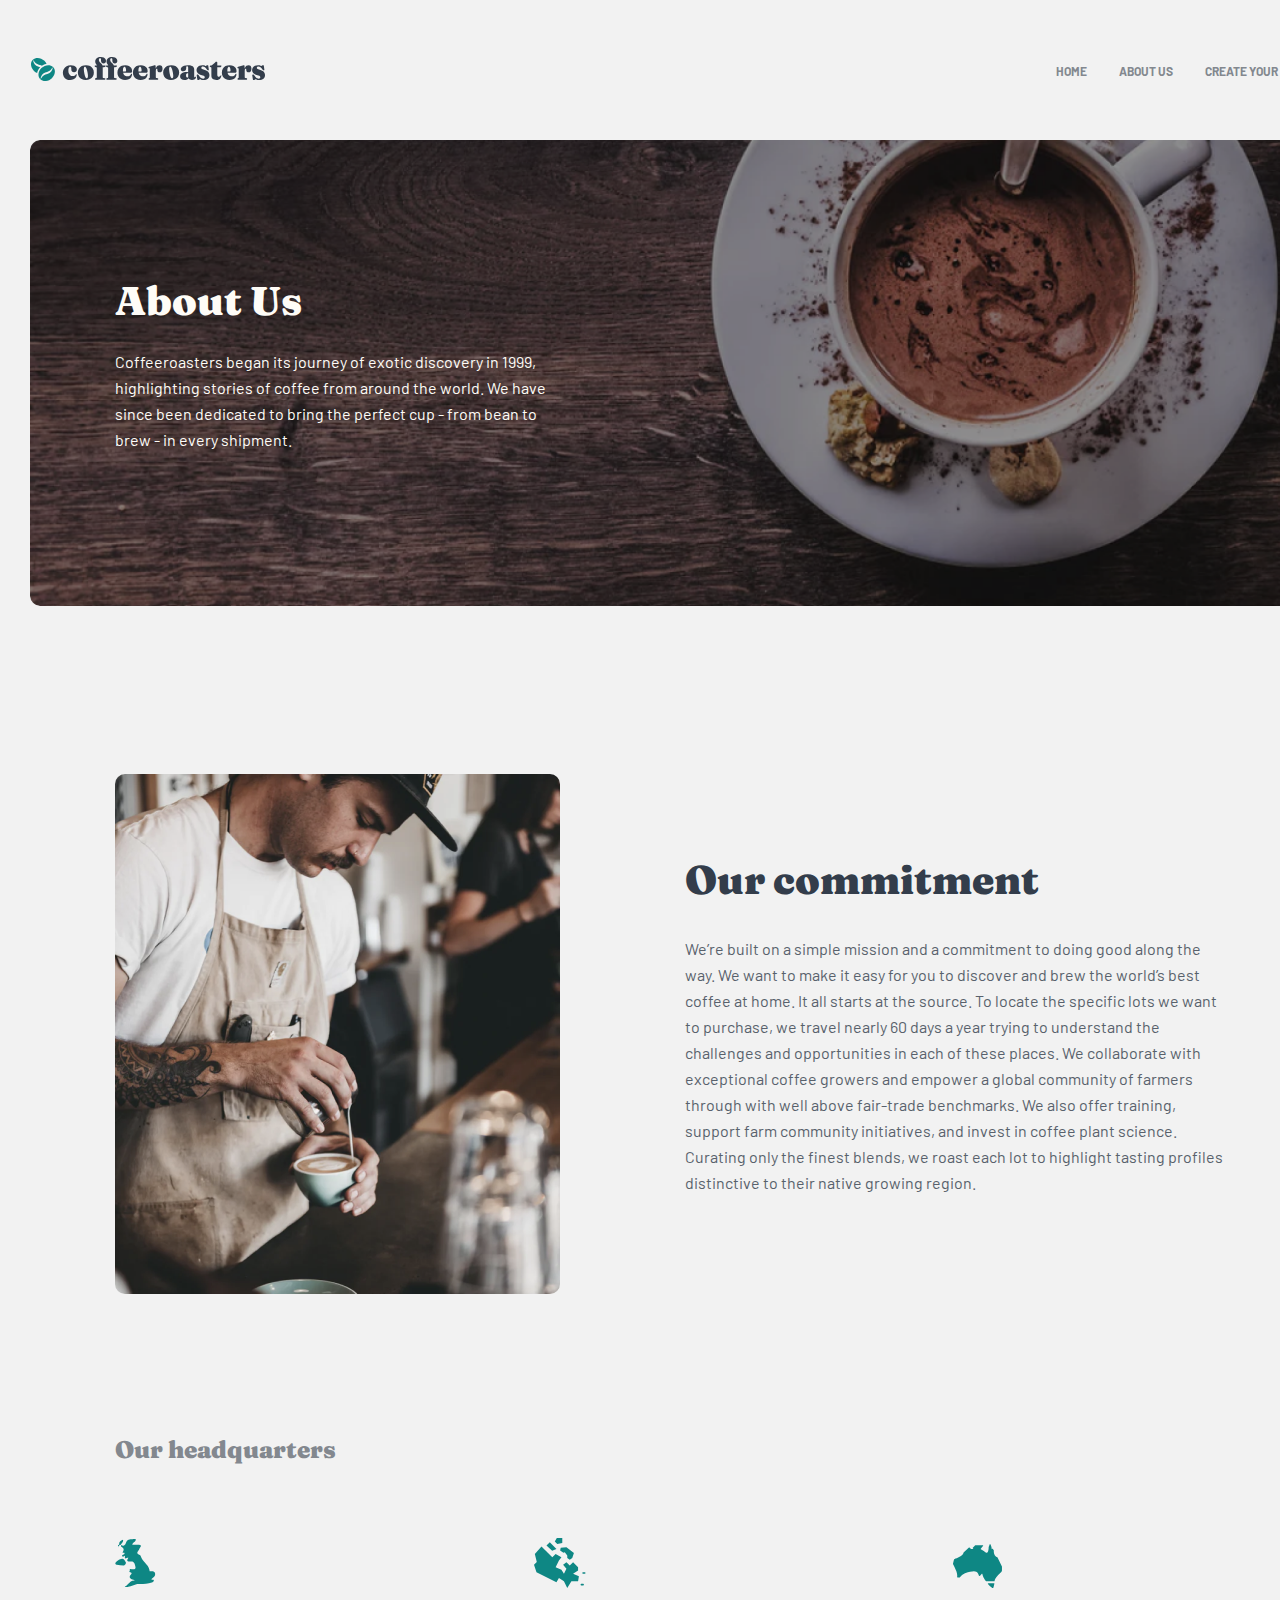
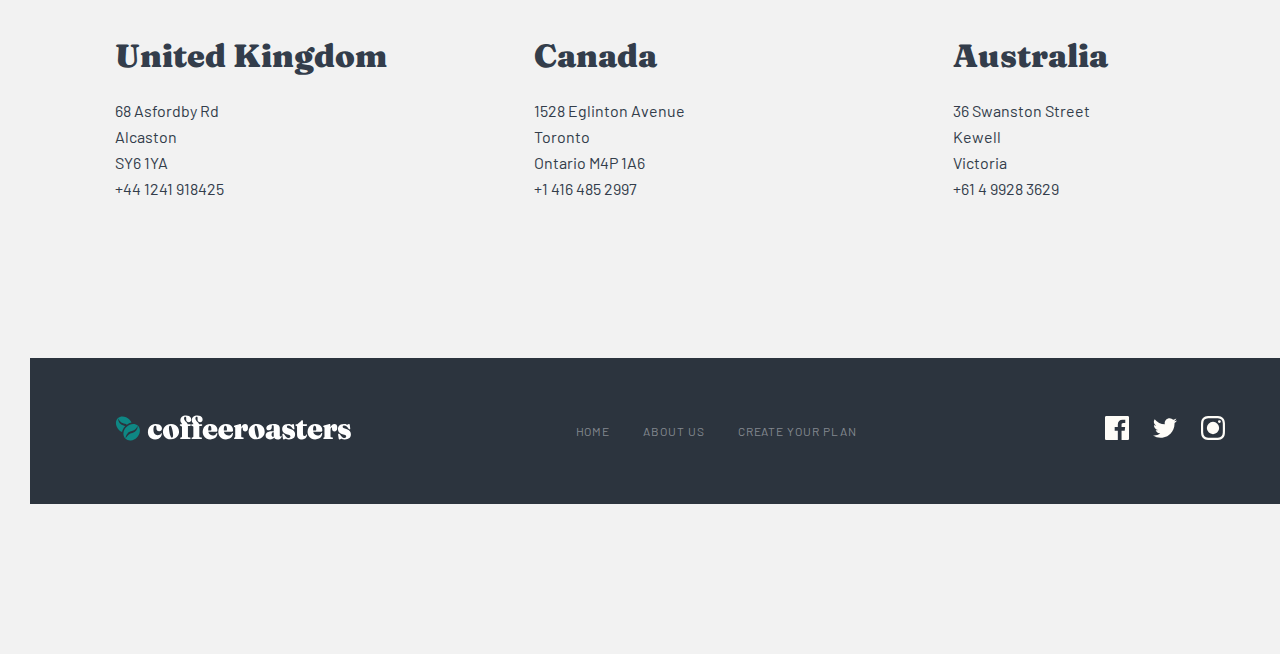
==== about.html @ 6236ba67 "Initial commit" ====
<!DOCTYPE html>
<html lang="en">
<head>
  <meta charset="UTF-8">
  <meta http-equiv="X-UA-Compatible" content="IE=edge">
  <meta name="viewport" content="width=device-width, initial-scale=1.0">
  <title>about</title>
  <!-- <link rel="stylesheet" href="./css/main.css"> -->
  <link rel="stylesheet" href="./css/main.min.css">

</head>
<body>
  <!-- site header  -->
   <header class="header">
    <div class="container">
      <div class="header__inner">
        <a class="logo" href="./about.html">
          <img class="logo__img" src="./images/header-logo.svg"
          alt="cofferoaster text with a coffe icon" width="236" height="26">
        </a>
        <nav class="site-menu">
          <ul class="site-menu__list">
            <li class="site-menu__item">
              <a class="site-menu__link" href="./index.html"> Home </a>
            </li>
            <li class="site-menu__item">
              <a class="site-menu__link" href="./about.html"> About us </a>
            </li>
            <li class="site-menu__item">
              <a class="site-menu__link" href="./subscribe.html"> Create your plan </a>
            </li>
          </ul>
        </nav>

<img class="header__humb" src="./images/humb.png" alt="humburg image" width="20" height="20">
      </div>
    </div>
  </header>

  <!-- site main  -->
  <main>
    <!-- about section -->
     <section class="about">
      <div class="container">
        <div class="about__inner">
          <div class="about__info">
            <h1 class="about__title"> About Us </h1>
            <p class="about__text"> Coffeeroasters began its journey of exotic discovery in 1999, highlighting stories of coffee from around the world. We have since been dedicated to bring the perfect cup - from bean to brew - in every shipment. </p>
          </div>
        </div>
      </div>
    </section>

    <!-- commitment section  -->
     <section class="commitment">
      <div class="container">
        <div class="commitment__inner">
          <img class="commitment__img" src="./images/commitment.png"
          alt="boy with black cap is preparing a coffee" width="445" height="520" srcset="./images/commitment.png 1x, ./images/commitment@2x.png 2x">
          <div class="commitment__info">
            <h2 class="commitment__title">Our commitment</h2>
            <p class="commitment__text">We’re built on a simple mission and a commitment to doing good along the way. We want to make it easy for you to discover and brew the world’s best coffee at home. It all starts at the source. To locate the specific lots we want to purchase, we travel nearly 60 days a year trying to understand the challenges and opportunities in each of these places. We collaborate with exceptional coffee growers and empower a global community of farmers through with well above fair-trade benchmarks. We also offer training, support farm community initiatives, and invest in coffee plant science. Curating only the finest blends, we roast each lot to highlight tasting profiles distinctive to their native growing region.</p>
          </div>
        </div>
      </div>
    </section>

    <!-- quality section  -->
     <!-- <section class="quality">
      <div class="container">
        <div class="quality__inner">
          <img class="quality__img" src="./images/quality.png"
          alt="coppuchino on the grey table with cup in the white plates near gold teapot" width="445" height="474" srcset="./images/quality.png 1x, ./images/quality@2x.png 2x">
          <div class="quality__info">
            <h2 class="quality__title">Uncompromising quality</h2>
            <p class="quality__text">Although we work with growers who pay close attention to all stages of harvest and processing, we employ, on our end, a rigorous quality control program to avoid over-roasting or baking the coffee dry. Every bag of coffee is tagged with a roast date and batch number. Our goal is to roast consistent, user-friendly coffee, so that brewing is easy and enjoyable.</p>
          </div>
        </div>
      </div>
    </section> -->

    <!-- headquarters section  -->
 <section class="headquarters">
      <div class="container">
        <div class="headquarters__inner">
          <h2 class="headquarters__title">Our headquarters</h2>
          <ol class="headquarters__list">
            <li class="headquarters__item">
              <img class="headquarters__img" src="./images/uk-icon.svg"
              width="41" height="50" alt="uk map icon in blue ">
              <h3 class="headquarters__subtitle">United Kingdom</h3>

              <ul class="headquarters__sublist">
                <li class="headquarters__subitem">
                  <a class="headquarters__sublink" href="#">68  Asfordby Rd</a>
                </li>

                <li class="headquarters__subitem">
                  <a class="headquarters__sublink" href="#">Alcaston</a>
                </li>

                <li class="headquarters__subitem">
                  <a class="headquarters__sublink" href="#">SY6 1YA </a>
                </li>

                <li class="headquarters__subitem">
                  <a class="headquarters__sublink" href="tel:+441241918425">+44 1241 918425</a>
                </li>
              </ul>
            </li>

            <li class="headquarters__item headquarters__item--active">
              <img class="headquarters__img" src="./images/canada-icon.svg"
              alt="canada map icon in blue" width="52" height="50">
              <h3 class="headquarters__subtitle">Canada</h3>

              <ul class="headquarters__sublist">
                <li class="headquarters__subitem">
                  <a class="headquarters__sublink" href="#">1528  Eglinton Avenue</a>
                </li>
                <li class="headquarters__subitem">
                  <a class="headquarters__sublink" href="#">Toronto</a>
                </li>
                <li class="headquarters__subitem">
                  <a class="headquarters__sublink" href="#">Ontario M4P 1A6 </a>
                </li>
                <li class="headquarters__subitem">
                  <a class="headquarters__sublink" href="tel:+14164852997">+1 416 485 2997</a>
                </li>
              </ul>
            </li>

            <li class="headquarters__item">
              <img class="headquarters__img" src="./images/australia-icon.svg" alt="" width="49" height="44">
              <h3 class="headquarters__subtitle">Australia</h3>
              <ul class="headquarters__sublist">
                <li class="headquarters__subitem">
                  <a class="headquarters__sublink" href="#">36 Swanston Street </a>
                </li>

                <li class="headquarters__subitem">
                  <a class="headquarters__sublink" href="#">Kewell</a>
                </li>

                <li class="headquarters__subitem">
                  <a class="headquarters__sublink" href="#">Victoria </a>
                </li>

                <li class="headquarters__subitem">
                  <a class="headquarters__sublink" href="tel:+61499283629">+61 4 9928 3629</a>
                </li>
              </ul>
            </li>
          </ol>
        </div>
      </div>
    </section>
  </main>

  <!-- site footer  -->
   <footer class="footer">
    <div class="container">
      <div class="footer__inner">
        <a href="./index.html" class="footer__logo-link">
          <img class="footer__logo-img" src="./images/footer-logo.svg" width="236" height="26"
          alt="2 dark green coffe piace and cofferoasters text in white color" >
        </a>

        <nav class="footer__menu">
          <ol class="footer__list">
            <li class="footer__item">
              <a class="footer__link" href="./index.html">Home</a>
            </li>
            <li class="footer__item">
              <a class="footer__link" href="./about.html">About Us</a>
            </li>
            <li class="footer__item">
              <a class="footer__link" href="./subscribe.html">Create Your Plan </a>
            </li>
          </ol>
        </nav>
        <div class="contact-info">
          <a class="contact-info__link" href="#">
            <svg class="contact-info__img" width="24" height="24"  xmlns="http://www.w3.org/2000/svg"><path d="M22.675 0H1.325C.593 0 0 .593 0 1.325v21.351C0 23.407.593 24 1.325 24H12.82v-9.294H9.692v-3.622h3.128V8.413c0-3.1 1.893-4.788 4.659-4.788 1.325 0 2.463.099 2.795.143v3.24l-1.918.001c-1.504 0-1.795.715-1.795 1.763v2.313h3.587l-.467 3.622h-3.12V24h6.116c.73 0 1.323-.593 1.323-1.325V1.325C24 .593 23.407 0 22.675 0Z" /></svg>
          </a>

          <a class="contact-info__link" href="#">
            <svg class="contact-info__img" width="24" height="20"  xmlns="http://www.w3.org/2000/svg"><path d="M24 2.557a9.83 9.83 0 0 1-2.828.775A4.932 4.932 0 0 0 23.337.608a9.864 9.864 0 0 1-3.127 1.195A4.916 4.916 0 0 0 16.616.248c-3.179 0-5.515 2.966-4.797 6.045A13.978 13.978 0 0 1 1.671 1.149a4.93 4.93 0 0 0 1.523 6.574 4.903 4.903 0 0 1-2.229-.616c-.054 2.281 1.581 4.415 3.949 4.89a4.935 4.935 0 0 1-2.224.084 4.928 4.928 0 0 0 4.6 3.419A9.9 9.9 0 0 1 0 17.54a13.94 13.94 0 0 0 7.548 2.212c9.142 0 14.307-7.721 13.995-14.646A10.025 10.025 0 0 0 24 2.557Z" /></svg>
          </a>

          <a class="contact-info__link" href="#">
            <svg class="contact-info__img" width="24" height="24"  xmlns="http://www.w3.org/2000/svg"><path  clip-rule="evenodd" d="M12 0C8.741 0 8.333.014 7.053.072 2.695.272.273 2.69.073 7.052.014 8.333 0 8.741 0 12c0 3.259.014 3.668.072 4.948.2 4.358 2.618 6.78 6.98 6.98C8.333 23.986 8.741 24 12 24c3.259 0 3.668-.014 4.948-.072 4.354-.2 6.782-2.618 6.979-6.98.059-1.28.073-1.689.073-4.948 0-3.259-.014-3.667-.072-4.947-.196-4.354-2.617-6.78-6.979-6.98C15.668.014 15.259 0 12 0Zm0 2.163c3.204 0 3.584.012 4.85.07 3.252.148 4.771 1.691 4.919 4.919.058 1.265.069 1.645.069 4.849 0 3.205-.012 3.584-.069 4.849-.149 3.225-1.664 4.771-4.919 4.919-1.266.058-1.644.07-4.85.07-3.204 0-3.584-.012-4.849-.07-3.26-.149-4.771-1.699-4.919-4.92-.058-1.265-.07-1.644-.07-4.849 0-3.204.013-3.583.07-4.849.149-3.227 1.664-4.771 4.919-4.919 1.266-.057 1.645-.069 4.849-.069ZM5.838 12a6.162 6.162 0 1 1 12.324 0 6.162 6.162 0 0 1-12.324 0ZM12 16a4 4 0 1 1 0-8 4 4 0 0 1 0 8Zm4.965-10.405a1.44 1.44 0 1 1 2.881.001 1.44 1.44 0 0 1-2.881-.001Z" /></svg>
          </a>
        </div>

      </div>
    </div>
  </footer>
</body>
</html>
---- css/main.css ----
/*! normalize.css v8.0.1 | MIT License | github.com/necolas/normalize.css */
/* Document
   ========================================================================== */
/**
 * 1. Correct the line height in all browsers.
 * 2. Prevent adjustments of font size after orientation changes in iOS.
 */
html {
  line-height: 1.15;
  /* 1 */
  -webkit-text-size-adjust: 100%;
  /* 2 */
}

/* Sections
   ========================================================================== */
/**
 * Remove the margin in all browsers.
 */
body {
  margin: 0;
}

/**
 * Render the `main` element consistently in IE.
 */
main {
  display: block;
}

/**
 * Correct the font size and margin on `h1` elements within `section` and
 * `article` contexts in Chrome, Firefox, and Safari.
 */
h1 {
  font-size: 2em;
  margin: 0.67em 0;
}

/* Grouping content
   ========================================================================== */
/**
 * 1. Add the correct box sizing in Firefox.
 * 2. Show the overflow in Edge and IE.
 */
hr {
  -webkit-box-sizing: content-box;
          box-sizing: content-box;
  /* 1 */
  height: 0;
  /* 1 */
  overflow: visible;
  /* 2 */
}

/**
 * 1. Correct the inheritance and scaling of font size in all browsers.
 * 2. Correct the odd `em` font sizing in all browsers.
 */
pre {
  font-family: monospace, monospace;
  /* 1 */
  font-size: 1em;
  /* 2 */
}

/* Text-level semantics
   ========================================================================== */
/**
 * Remove the gray background on active links in IE 10.
 */
a {
  background-color: transparent;
}

/**
 * 1. Remove the bottom border in Chrome 57-
 * 2. Add the correct text decoration in Chrome, Edge, IE, Opera, and Safari.
 */
abbr[title] {
  border-bottom: none;
  /* 1 */
  text-decoration: underline;
  /* 2 */
  -webkit-text-decoration: underline dotted;
          text-decoration: underline dotted;
  /* 2 */
}

/**
 * Add the correct font weight in Chrome, Edge, and Safari.
 */
b,
strong {
  font-weight: bolder;
}

/**
 * 1. Correct the inheritance and scaling of font size in all browsers.
 * 2. Correct the odd `em` font sizing in all browsers.
 */
code,
kbd,
samp {
  font-family: monospace, monospace;
  /* 1 */
  font-size: 1em;
  /* 2 */
}

/**
 * Add the correct font size in all browsers.
 */
small {
  font-size: 80%;
}

/**
 * Prevent `sub` and `sup` elements from affecting the line height in
 * all browsers.
 */
sub,
sup {
  font-size: 75%;
  line-height: 0;
  position: relative;
  vertical-align: baseline;
}

sub {
  bottom: -0.25em;
}

sup {
  top: -0.5em;
}

/* Embedded content
   ========================================================================== */
/**
 * Remove the border on images inside links in IE 10.
 */
img {
  border-style: none;
}

/* Forms
   ========================================================================== */
/**
 * 1. Change the font styles in all browsers.
 * 2. Remove the margin in Firefox and Safari.
 */
button,
input,
optgroup,
select,
textarea {
  font-family: inherit;
  /* 1 */
  font-size: 100%;
  /* 1 */
  line-height: 1.15;
  /* 1 */
  margin: 0;
  /* 2 */
}

/**
 * Show the overflow in IE.
 * 1. Show the overflow in Edge.
 */
button,
input {
  /* 1 */
  overflow: visible;
}

/**
 * Remove the inheritance of text transform in Edge, Firefox, and IE.
 * 1. Remove the inheritance of text transform in Firefox.
 */
button,
select {
  /* 1 */
  text-transform: none;
}

/**
 * Correct the inability to style clickable types in iOS and Safari.
 */
button,
[type="button"],
[type="reset"],
[type="submit"] {
  -webkit-appearance: button;
}

/**
 * Remove the inner border and padding in Firefox.
 */
button::-moz-focus-inner,
[type="button"]::-moz-focus-inner,
[type="reset"]::-moz-focus-inner,
[type="submit"]::-moz-focus-inner {
  border-style: none;
  padding: 0;
}

/**
 * Restore the focus styles unset by the previous rule.
 */
button:-moz-focusring,
[type="button"]:-moz-focusring,
[type="reset"]:-moz-focusring,
[type="submit"]:-moz-focusring {
  outline: 1px dotted ButtonText;
}

/**
 * Correct the padding in Firefox.
 */
fieldset {
  padding: 0.35em 0.75em 0.625em;
}

/**
 * 1. Correct the text wrapping in Edge and IE.
 * 2. Correct the color inheritance from `fieldset` elements in IE.
 * 3. Remove the padding so developers are not caught out when they zero out
 *    `fieldset` elements in all browsers.
 */
legend {
  -webkit-box-sizing: border-box;
          box-sizing: border-box;
  /* 1 */
  color: inherit;
  /* 2 */
  display: table;
  /* 1 */
  max-width: 100%;
  /* 1 */
  padding: 0;
  /* 3 */
  white-space: normal;
  /* 1 */
}

/**
 * Add the correct vertical alignment in Chrome, Firefox, and Opera.
 */
progress {
  vertical-align: baseline;
}

/**
 * Remove the default vertical scrollbar in IE 10+.
 */
textarea {
  overflow: auto;
}

/**
 * 1. Add the correct box sizing in IE 10.
 * 2. Remove the padding in IE 10.
 */
[type="checkbox"],
[type="radio"] {
  -webkit-box-sizing: border-box;
          box-sizing: border-box;
  /* 1 */
  padding: 0;
  /* 2 */
}

/**
 * Correct the cursor style of increment and decrement buttons in Chrome.
 */
[type="number"]::-webkit-inner-spin-button,
[type="number"]::-webkit-outer-spin-button {
  height: auto;
}

/**
 * 1. Correct the odd appearance in Chrome and Safari.
 * 2. Correct the outline style in Safari.
 */
[type="search"] {
  -webkit-appearance: textfield;
  /* 1 */
  outline-offset: -2px;
  /* 2 */
}

/**
 * Remove the inner padding in Chrome and Safari on macOS.
 */
[type="search"]::-webkit-search-decoration {
  -webkit-appearance: none;
}

/**
 * 1. Correct the inability to style clickable types in iOS and Safari.
 * 2. Change font properties to `inherit` in Safari.
 */
::-webkit-file-upload-button {
  -webkit-appearance: button;
  /* 1 */
  font: inherit;
  /* 2 */
}

/* Interactive
   ========================================================================== */
/*
 * Add the correct display in Edge, IE 10+, and Firefox.
 */
details {
  display: block;
}

/*
 * Add the correct display in all browsers.
 */
summary {
  display: list-item;
}

/* Misc
   ========================================================================== */
/**
 * Add the correct display in IE 10+.
 */
template {
  display: none;
}

/**
 * Add the correct display in IE 10.
 */
[hidden] {
  display: none;
}

@font-face {
  src: url("../fonts/fraunces-v10-latin-700.woff2") format("woff2"), url("../fonts/fraunces-v10-latin-700.woff") format("woff");
  font-family: 'Fraunces';
  font-style: normal;
  font-weight: 700;
  font-display: swap;
}

@font-face {
  src: url("../fonts/fraunces-v10-latin-900.woff2") format("woff2"), url("../fonts/fraunces-v10-latin-900.woff") format("woff");
  font-family: 'Fraunces';
  font-style: normal;
  font-weight: 900;
  font-display: swap;
}

@font-face {
  src: url("../fonts/Barlow-Regular.woff2") format("woff2"), url("./fonts/Barlow-Regular.woff") format("woff");
  font-family: 'Barlow';
  font-weight: normal;
  font-style: normal;
  font-display: swap;
}

@font-face {
  src: url("../fonts/Barlow-Bold.woff2") format("woff2"), url("../fonts/Barlow-Bold.woff") format("woff");
  font-family: 'Barlow';
  font-weight: bold;
  font-style: normal;
  font-display: swap;
}

html {
  -webkit-box-sizing: border-box;
          box-sizing: border-box;
}

h1, h2, h3, h4, h5, h6 {
  margin: 0;
}

image {
  vertical-align: middle;
  -o-object-fit: cover;
     object-fit: cover;
}

ul, ol {
  list-style: none;
  padding: 0;
}

a {
  text-decoration: none;
}

body {
  margin: 0;
  padding: 0;
  font-family: 'Barlow';
  background-color: #F2F2F2;
}

.visually-hidden {
  position: absolute;
  width: 1px;
  height: 1px;
  margin: -1px;
  border: 0;
  padding: 0;
  clip: rect(0 0 0 0);
  overflow: hidden;
}

.container {
  width: 100%;
  max-width: 1340px;
  padding-right: 30px;
  padding-left: 30px;
  margin-right: auto;
  margin-left: auto;
}

.header {
  padding: 45px 0;
}

.header__inner {
  display: -webkit-box;
  display: -ms-flexbox;
  display: flex;
  -webkit-box-pack: justify;
      -ms-flex-pack: justify;
          justify-content: space-between;
  -webkit-box-align: center;
      -ms-flex-align: center;
          align-items: center;
}

.logo__img {
  width: 236px;
  height: 26px;
}

.site-menu__list {
  display: -webkit-box;
  display: -ms-flexbox;
  display: flex;
  -webkit-box-align: center;
      -ms-flex-align: center;
          align-items: center;
}

.site-menu__link {
  font-weight: bold;
  font-size: 12px;
  line-height: 15px;
  text-transform: uppercase;
  color: #83888F;
  margin-left: 32px;
}

.site-menu__link:hover {
  color: #333D4B;
}

.site-menu__link:active {
  color: #333D4B;
}

.header__humb {
  display: none;
}

@media only screen and (max-width: 600px) {
  .logo__img {
    width: 210px;
    height: 22px;
  }
  .site-menu__link {
    font-size: 11px;
  }
}

@media only screen and (max-width: 551px) {
  .site-menu {
    display: none;
  }
  .header__humb {
    display: block;
  }
}

@media only screen and (max-width: 426px) {
  .logo__img {
    width: 180px;
    height: 19px;
  }
  .header__humb {
    width: 16px;
    height: 13px;
  }
}

@media only screen and (max-width: 391px) {
  .logo__img {
    width: 140px;
    height: 17px;
  }
  .header__humb {
    width: 16px;
    height: 11px;
  }
}

.hero {
  padding-bottom: 167px;
}

.hero__box {
  background-image: url("../images/bitmap-bg-img.png");
  background-repeat: no-repeat;
  background-size: cover;
  border-radius: 10px;
  color: #FEFCF7;
  padding-top: 116px;
  padding-bottom: 116px;
  padding-left: 85px;
}

.hero__info {
  width: 493px;
}

.hero__title {
  font-family: "Fraunces";
  font-weight: 900;
  font-size: 72px;
  line-height: 72px;
}

.hero__text {
  width: 445px;
  line-height: 26px;
  opacity: 0.8;
  margin-top: 32px;
  margin-bottom: 56px;
}

.link {
  background: #0E8784;
  border-radius: 6px;
  font-family: "Fraunces";
  font-weight: 900;
  font-size: 18px;
  line-height: 25px;
  text-align: center;
  padding: 15px 31px;
  color: #FEFCF7;
}

.link:hover {
  background: #66D2CF;
}

.link:active {
  background: #66D2CF;
}

.service {
  margin-bottom: 188px;
}

.service__menu {
  width: 1111px;
  position: relative;
  margin: 0 auto;
  padding: 50px 0;
}

.service__menu::after {
  content: "";
  width: 100%;
  height: 196px;
  background: url("../images/our-collection.png");
  background-repeat: no-repeat;
  background-size: contain;
  opacity: 0.5;
  top: 0;
  left: 0;
  bottom: 0;
  right: 0;
  position: absolute;
  z-index: -2;
}

.service__menu::before {
  content: "";
  width: 100%;
  height: 130px;
  background: -webkit-gradient(linear, left top, left bottom, from(rgba(254, 252, 247, 0.0001)), to(#FEFCF7));
  background: linear-gradient(180deg, rgba(254, 252, 247, 0.0001) 0%, #FEFCF7 100%);
  position: absolute;
  top: 0;
  left: 0;
  bottom: 0;
  right: 0;
  z-index: -1;
}

.service__list {
  display: -webkit-box;
  display: -ms-flexbox;
  display: flex;
  padding: 0;
}

.service__item {
  width: 256px;
  -webkit-box-align: center;
      -ms-flex-align: center;
          align-items: center;
  margin-right: 30px;
}

.service__image {
  width: 255px;
  height: 193px;
  margin-bottom: 71px;
}

.service__title {
  position: relative;
  font-family: Fraunces;
  font-weight: 900;
  font-size: 24px;
  line-height: 32px;
  text-align: center;
  color: #333D4B;
  margin-bottom: 24px;
}

.service__text {
  line-height: 26px;
  text-align: center;
  color: #333D4B;
}

.quality {
  padding-bottom: 200px;
}

.quality__box {
  width: 1280px;
  height: 577px;
  position: relative;
  padding-top: 112px;
  background: #2C343E;
  border-radius: 10px;
  color: #FFF;
}

.quality__title {
  text-align: center;
  font-family: Fraunces;
  font-weight: 900;
  font-size: 40px;
  line-height: 48px;
}

.quality__text-box {
  width: 540px;
  margin: 0 auto;
}

.quality__text {
  text-align: center;
  line-height: 26px;
  opacity: 0.8;
  margin-top: 32px;
  margin-bottom: 86px;
}

.quality__list {
  display: -webkit-box;
  display: -ms-flexbox;
  display: flex;
  -webkit-box-align: center;
      -ms-flex-align: center;
          align-items: center;
  -webkit-box-pack: center;
      -ms-flex-pack: center;
          justify-content: center;
  position: absolute;
  bottom: -190px;
  z-index: 1;
  margin: 90px;
}

.quality__item {
  text-align: center;
  width: 350px;
  background: #0E8784;
  border-radius: 8px;
}

.quality__item + .quality__item {
  margin-left: 30px;
}

.quality__image {
  padding-top: 71px;
}

.img-quality {
  padding-top: 83px;
  margin-bottom: 11px;
}

.quality__subtitle {
  font-family: Fraunces;
  font-weight: 900;
  font-size: 24px;
  line-height: 32px;
  color: #fff;
  margin-top: 56px;
  margin-bottom: 24px;
}

.quality__subtext {
  color: #FEFCF7;
  text-align: center;
  line-height: 26px;
  padding-right: 48px;
  padding-bottom: 48px;
  padding-left: 47px;
}

.work-process {
  padding-bottom: 200px;
}

.work-process__title {
  font-family: Fraunces;
  font-weight: 900;
  font-size: 24px;
  line-height: 32px;
  color: #83888F;
  margin-bottom: 80px;
}

.line {
  display: -webkit-box;
  display: -ms-flexbox;
  display: flex;
  -webkit-box-pack: justify;
      -ms-flex-pack: justify;
          justify-content: space-between;
  -webkit-box-align: center;
      -ms-flex-align: center;
          align-items: center;
  width: 790px;
  height: 1px;
  position: relative;
  z-index: 2;
  margin-bottom: 67px;
  padding: 0;
}

.line::before {
  content: "";
  width: 760px;
  height: 2px;
  background-color: #FDD6BA;
  position: absolute;
  top: 0;
  left: 0;
  right: 0;
  bottom: 0;
  margin: 0 auto;
  z-index: -1;
}

.line__circle {
  width: 31px;
  height: 31px;
  border: 2px solid #0E8784;
  background-color: transparent;
  -webkit-box-sizing: border-box;
          box-sizing: border-box;
  border-radius: 50px;
  padding: 0;
}

.work-process__info {
  width: 1110px;
}

.work-process__list {
  display: -webkit-box;
  display: -ms-flexbox;
  display: flex;
  margin-bottom: 64px;
}

.work-process__item {
  width: 285px;
  color: #333D4B;
}

.work-process__item + .work-process__item {
  margin-left: 95px;
}

.work-process__box {
  font-family: Fraunces;
  font-weight: 900;
  font-size: 72px;
  line-height: 72px;
  color: #FDD6BA;
}

.work-process__subtitle {
  font-family: Fraunces;
  font-weight: 900;
  font-size: 32px;
  line-height: 36px;
  margin-top: 38px;
  margin-bottom: 42px;
}

.work-process__subtext {
  line-height: 26px;
}

.work-process__link {
  background: #0E8784;
  border-radius: 6px;
  font-family: "Fraunces";
  font-weight: 900;
  font-size: 18px;
  line-height: 25px;
  text-align: center;
  padding: 15px 31px;
  color: #FEFCF7;
}

.work-process__link:hover {
  background: #66D2CF;
}

.work-process__link:active {
  background: #66D2CF;
}

.about {
  padding-bottom: 168px;
}

.about__inner {
  background-image: url("../images/about-bg.png");
  background-repeat: no-repeat;
  background-size: cover;
  border-radius: 10px;
  padding: 137px 85px;
}

.about__info {
  width: 445px;
}

.about__title {
  font-family: Fraunces;
  font-weight: 900;
  font-size: 40px;
  line-height: 48px;
  color: #FEFCF7;
  margin-bottom: 24px;
}

.about__text {
  line-height: 26px;
  color: #FEFCF7;
}

@media only screen and (max-width: 951px) {
  .about__inner {
    background-image: url("../images/about-tabletbg.png");
    background-position: center right;
  }
}

@media only screen and (max-width: 768px) {
  .about__info {
    width: 400px;
  }
  .about__title {
    font-size: 32px;
  }
}

@media only screen and (max-width: 551px) {
  .about__inner {
    padding-left: 50px;
  }
  .about__info {
    width: 400px;
    margin: 0 auto;
  }
}

@media only screen and (max-width: 465px) {
  .about__inner {
    padding-left: 35px;
  }
  .about__info {
    width: 370px;
    margin: 0 auto;
  }
}

@media only screen and (max-width: 425px) {
  .about__inner {
    padding-left: 25px;
  }
  .about__info {
    width: 340px;
    margin: 0 auto;
    text-align: center;
  }
}

@media only screen and (max-width: 381px) {
  .about__inner {
    padding-left: 15px;
  }
  .about__info {
    width: 310px;
    margin: 0 auto;
    padding-left: 15px;
    text-align: center;
  }
  .about__title {
    font-size: 32px;
    margin-bottom: 24px;
  }
}

@media only screen and (max-width: 355px) {
  .about__inner {
    padding-left: 10px;
  }
  .about__info {
    width: 290px;
    margin: 0 auto;
  }
}

@media only screen and (max-width: 320px) {
  .about__inner {
    padding-left: 6px;
  }
  .about__info {
    width: 280px;
    margin: 0 auto;
    text-align: center;
  }
  .about__title {
    font-size: 32px;
  }
}

.commitment {
  padding-bottom: 140px;
}

.commitment__inner {
  width: 100%;
  max-width: 1110px;
  display: -webkit-box;
  display: -ms-flexbox;
  display: flex;
  -webkit-box-align: center;
      -ms-flex-align: center;
          align-items: center;
  margin: 0 auto;
}

.commitment__img {
  border-radius: 10px;
}

.commitment__info {
  margin-left: 125px;
}

.commitment__title {
  font-family: Fraunces;
  font-weight: 900;
  font-size: 40px;
  line-height: 48px;
  color: #333D4B;
  margin-bottom: 32px;
}

.commitment__text {
  line-height: 26px;
  color: #333D4B;
  mix-blend-mode: normal;
  opacity: 0.8;
}

@media only screen and (max-width: 1211px) {
  .commitment__img {
    width: 410px;
  }
  .commitment__info {
    width: 530px;
  }
}

@media only screen and (max-width: 1211px) {
  .commitment__inner {
    -webkit-box-align: center;
        -ms-flex-align: center;
            align-items: center;
  }
  .commitment__img {
    width: 410px;
    height: 500px;
    vertical-align: middle;
  }
  .commitment__info {
    width: 530px;
  }
}

@media only screen and (max-width: 901px) {
  .commitment__img {
    width: 340px;
    height: 490px;
  }
  .commitment__info {
    margin-left: 85px;
  }
  .commitment__title {
    font-size: 34px;
  }
}

@media only screen and (max-width: 806px) {
  .commitment__inner {
    -webkit-box-align: center;
        -ms-flex-align: center;
            align-items: center;
  }
  .commitment__img {
    width: 310px;
    height: 490px;
  }
  .commitment__info {
    width: 370px;
    margin-left: 65px;
  }
  .commitment__title {
    font-size: 32px;
  }
  .commitment__text {
    width: 350px;
  }
}

@media only screen and (max-width: 770px) {
  .commitment__img {
    width: 281px;
    height: 470px;
  }
  .commitment__info {
    width: 339px;
    margin-left: 69px;
  }
}

@media only screen and (max-width: 686px) {
  .commitment__img {
    width: 261px;
    height: 470px;
  }
  .commitment__info {
    width: 310px;
    margin-left: 50px;
    padding-right: 10px;
  }
}

@media only screen and (max-width: 651px) {
  .commitment__inner {
    -webkit-box-orient: vertical;
    -webkit-box-direction: normal;
        -ms-flex-direction: column;
            flex-direction: column;
  }
  .commitment__img {
    width: 390px;
    height: 470px;
    margin-bottom: 48px;
  }
  .commitment__info {
    text-align: center;
    width: 390px;
  }
}

@media only screen and (max-width: 426px) {
  .commitment__inner {
    -webkit-box-orient: vertical;
    -webkit-box-direction: normal;
        -ms-flex-direction: column;
            flex-direction: column;
  }
  .commitment__img {
    width: 327px;
    height: 400px;
    margin-bottom: 48px;
  }
  .commitment__info {
    width: 327px;
    text-align: center;
    margin-left: 0;
  }
}

.quality__inner {
  position: relative;
  display: -webkit-box;
  display: -ms-flexbox;
  display: flex;
  -webkit-box-pack: justify;
      -ms-flex-pack: justify;
          justify-content: space-between;
  background-image: url("../images/Bitmap.png");
  background-repeat: no-repeat;
  background-size: cover;
  border-radius: 12px;
  -webkit-box-align: center;
      -ms-flex-align: center;
          align-items: center;
  margin: 0 auto;
  padding: 88px 85px 170px;
}

.quality__img {
  position: absolute;
  top: -76px;
  right: 85px;
  border-radius: 10px;
}

.quality__info {
  width: 540px;
  margin-right: 125px;
}

.quality__title {
  font-family: Fraunces;
  font-weight: 900;
  font-size: 40px;
  line-height: 48px;
  color: #FEFCF7;
  margin-bottom: 32px;
}

.quality__text {
  line-height: 26px;
  color: #FEFCF7;
  opacity: 0.8;
}

@media only screen and (max-width: 1210px) {
  .questions__info {
    width: 420px;
    margin-right: 100px;
  }
  .quality__title {
    font-size: 32px;
  }
}

@media only screen and (max-width: 1210px) {
  .quality__info {
    width: 420px;
    margin-right: 100px;
  }
  .quality__title {
    font-size: 30px;
  }
}

@media only screen and (max-width: 1085px) {
  .quality__inner {
    padding-bottom: 36px;
  }
  .quality__info {
    width: 400px;
    margin-right: 100px;
  }
}

@media only screen and (max-width: 1045px) {
  .quality__inner {
    padding-bottom: 0px;
  }
  .quality__img {
    width: 380px;
  }
  .quality__info {
    width: 400px;
  }
  .quality__title {
    font-size: 32px;
  }
}

@media only screen and (max-width: 980px) {
  .quality {
    padding-top: 140px;
  }
  .quality__inner {
    -webkit-box-orient: vertical;
    -webkit-box-direction: normal;
        -ms-flex-direction: column;
            flex-direction: column;
    padding-bottom: 0px;
  }
  .quality__img {
    position: absolute;
    width: 743px;
    top: -155px;
    margin: 0 auto;
  }
  .quality__info {
    width: 740px;
    margin: 0 auto;
    margin-top: 300px;
    text-align: center;
  }
}

@media only screen and (max-width: 900px) {
  .quality {
    padding-top: 140px;
  }
  .quality__inner {
    -webkit-box-orient: vertical;
    -webkit-box-direction: normal;
        -ms-flex-direction: column;
            flex-direction: column;
    padding-bottom: 0px;
  }
  .quality__img {
    position: absolute;
    width: 743px;
    top: -155px;
    left: 60px;
    margin: 0 auto;
  }
  .quality__info {
    width: 800px;
    margin: 0 auto;
    margin-top: 300px;
    text-align: center;
  }
}

@media only screen and (max-width: 865px) {
  .quality {
    padding-top: 140px;
  }
  .quality__inner {
    -webkit-box-orient: vertical;
    -webkit-box-direction: normal;
        -ms-flex-direction: column;
            flex-direction: column;
    padding-bottom: 0px;
  }
  .quality__img {
    position: absolute;
    width: 743px;
    top: -155px;
    right: 85px;
    margin: 0 auto;
  }
  .quality__info {
    width: 700px;
    margin: 0 auto;
    margin-top: 300px;
    text-align: center;
  }
}

@media only screen and (max-width: 769px) {
  .quality__inner {
    -webkit-box-orient: vertical;
    -webkit-box-direction: normal;
        -ms-flex-direction: column;
            flex-direction: column;
    padding-bottom: 0px;
  }
  .quality__img {
    position: absolute;
    width: 543px;
    top: -135px;
    margin-bottom: 64px;
  }
  .quality__info {
    width: 540px;
    margin: 0 auto;
    margin-top: 335px;
    text-align: center;
  }
  .quality__title {
    font-size: 32px;
  }
}

@media only screen and (max-width: 721px) {
  .quality__inner {
    -webkit-box-orient: vertical;
    -webkit-box-direction: normal;
        -ms-flex-direction: column;
            flex-direction: column;
    padding-bottom: 0px;
  }
  .quality__img {
    position: absolute;
    width: 543px;
    top: -155px;
    margin-bottom: 64px;
  }
  .quality__info {
    width: 540px;
    margin: 0 auto;
    margin-top: 335px;
    text-align: center;
  }
  .quality__title {
    font-size: 32px;
  }
}

@media only screen and (max-width: 370px) {
  .quality__inner {
    padding-left: 25px;
  }
  .quality__img {
    position: absolute;
    width: 279px;
    height: 156px;
    top: -75px;
    left: 30px;
    bottom: 64px;
  }
  .quality__info {
    width: 280px;
    margin: 0 auto;
    margin-top: 64px;
    text-align: center;
  }
  .quality__title {
    font-size: 28px;
  }
}

@media only screen and (max-width: 321px) {
  .quality__inner {
    padding: 0  24px;
  }
  .qeuality__info {
    margin-top: 105px;
  }
}

.headquarters {
  padding-bottom: 140px;
}

.headquarters__inner {
  width: 100%;
  max-width: 1110px;
  margin: 0 auto;
}

.headquarters__title {
  font-family: Fraunces;
  font-weight: 900;
  font-size: 24px;
  line-height: 32px;
  color: #83888F;
  margin-bottom: 72px;
}

.headquarters__list {
  display: -webkit-box;
  display: -ms-flexbox;
  display: flex;
  -webkit-box-align: end;
      -ms-flex-align: end;
          align-items: flex-end;
  -webkit-box-pack: justify;
      -ms-flex-pack: justify;
          justify-content: space-between;
}

.headquarters__item {
  width: 272px;
}

.headquarters__item--active {
  margin: 0 95px;
}

.headquarters__subtitle {
  font-family: Fraunces;
  font-weight: 900;
  font-size: 32px;
  line-height: 36px;
  color: #333D4B;
  margin-top: 46px;
  margin-bottom: 24px;
}

.headquarters__sublink {
  line-height: 26px;
  color: #333D4B;
}

@media only screen and (max-width: 1001px) {
  .headquarters__subtitle {
    font-size: 24px;
  }
}

@media only screen and (max-width: 801px) {
  .headquarters__item--active {
    margin: 0 15px;
  }
}

@media only screen and (max-width: 641px) {
  .headquarters__subtitle {
    font-size: 20px;
  }
}

@media only screen and (max-width: 551px) {
  .headquarters {
    padding-bottom: 70px;
  }
  .headquarters__title {
    text-align: center;
  }
  .headquarters__list {
    display: -webkit-box;
    display: -ms-flexbox;
    display: flex;
    -webkit-box-orient: vertical;
    -webkit-box-direction: normal;
        -ms-flex-direction: column;
            flex-direction: column;
    -webkit-box-align: center;
        -ms-flex-align: center;
            align-items: center;
    -webkit-box-pack: center;
        -ms-flex-pack: center;
            justify-content: center;
  }
  .headquarters__item {
    text-align: center;
    margin-bottom: 80px;
  }
  .headquarters__subtitle {
    font-size: 28px;
  }
}

.plan {
  padding-bottom: 155px;
}

.plan__inner {
  background-image: url("../images/plan-bg.png");
  background-repeat: no-repeat;
  background-size: cover;
  border-radius: 10px;
  padding: 137px 85px;
}

.plan__info {
  width: 445px;
}

.plan__title {
  font-family: Fraunces;
  font-weight: 900;
  font-size: 72px;
  line-height: 72px;
  color: #FEFCF7;
}

.plan__text {
  line-height: 26px;
  color: #FEFCF7;
  opacity: 0.8;
}

.selection {
  padding-bottom: 168px;
}

.selection__info {
  background-image: url("../images/selection-bg.png");
  padding: 100px 85px;
}

.line {
  display: -webkit-box;
  display: -ms-flexbox;
  display: flex;
  -webkit-box-pack: justify;
      -ms-flex-pack: justify;
          justify-content: space-between;
  -webkit-box-align: center;
      -ms-flex-align: center;
          align-items: center;
  width: 790px;
  height: 1px;
  position: relative;
  z-index: 2;
  margin-bottom: 67px;
  padding: 0;
}

.line::before {
  content: "";
  width: 760px;
  height: 2px;
  background-color: #FDD6BA;
  position: absolute;
  top: 0;
  left: 0;
  right: 0;
  bottom: 0;
  margin: 0 auto;
  z-index: -1;
}

.line__circle {
  width: 31px;
  height: 31px;
  border: 2px solid #0E8784;
  background-color: transparent;
  -webkit-box-sizing: border-box;
          box-sizing: border-box;
  border-radius: 50px;
  padding: 0;
}

.selection__list {
  display: -webkit-box;
  display: -ms-flexbox;
  display: flex;
  margin-bottom: 64px;
}

.selection__item {
  width: 285px;
  color: #333D4B;
}

.selection__item + .selection__item {
  margin-left: 95px;
}

.selection__box {
  font-family: Fraunces;
  font-weight: 900;
  font-size: 72px;
  line-height: 72px;
  color: #FDD6BA;
}

.selection__subtitle {
  font-family: Fraunces;
  font-weight: 900;
  font-size: 32px;
  line-height: 36px;
  margin-top: 38px;
  margin-bottom: 42px;
  color: #FEFCF7;
}

.selection__subtext {
  line-height: 26px;
  color: #FEFCF7;
}

.order__inner {
  width: 1110px;
  display: -webkit-box;
  display: -ms-flexbox;
  display: flex;
  -webkit-box-align: start;
      -ms-flex-align: start;
          align-items: flex-start;
  margin: 0 auto;
  padding-bottom: 168px;
}

.pages-link {
  width: 255px;
  margin-right: 125px;
}

.pages-link__list {
  list-style: none;
  padding: 0;
}

.pages-link__info {
  display: -webkit-box;
  display: -ms-flexbox;
  display: flex;
  -webkit-box-align: center;
      -ms-flex-align: center;
          align-items: center;
  text-decoration: none;
  padding: 24px 0;
  border-bottom: 1px solid #83888F;
}

.active {
  padding-bottom: 0;
  border-bottom: none;
}

.pages-link__info--active {
  padding-top: 0;
}

.pages-link__number {
  font-family: Fraunces;
  font-weight: 900;
  font-size: 24px;
  line-height: 32px;
  color: #83888F;
  margin-right: 29px;
}

.pages-link__number:hover {
  color: #0E8784;
}

.pages-link__title {
  font-family: Fraunces;
  font-weight: 900;
  font-size: 24px;
  line-height: 32px;
  color: #83888F;
}

.pages-link__title--active {
  font-size: 20px;
}

.pages-link__title:hover {
  color: #333D4B;
}

.order-form__info {
  display: -webkit-box;
  display: -ms-flexbox;
  display: flex;
  -webkit-box-align: center;
      -ms-flex-align: center;
          align-items: center;
  -webkit-box-pack: justify;
      -ms-flex-pack: justify;
          justify-content: space-between;
  padding-top: 15px;
  margin-bottom: 56px;
}

.order-form__title {
  font-family: Fraunces;
  font-weight: 900;
  font-size: 40px;
  line-height: 48px;
  color: #83888F;
}

.coffee-types {
  display: -webkit-box;
  display: -ms-flexbox;
  display: flex;
  -webkit-box-align: center;
      -ms-flex-align: center;
          align-items: center;
  -webkit-box-pack: justify;
      -ms-flex-pack: justify;
          justify-content: space-between;
  margin-bottom: 88px;
}

.input {
  visibility: hidden;
}

.input:checked ~ .input__info {
  background-color: #0E8784;
  color: #FFFFFF;
}

.input__info {
  width: 228px;
  background-color: #F4F1EB;
  border-radius: 8px;
}

.input:checked ~ .input__info > .input__title {
  color: #FFFFFF;
}

.input:checked ~ .input__info > .input__text {
  color: #FFFFFF;
}

.input__info:hover {
  background-color: #FDD6BA;
}

.input__title {
  font-family: Fraunces;
  font-weight: 900;
  font-size: 24px;
  line-height: 32px;
  color: #333D4B;
  margin-bottom: 24px;
  padding: 32px 28px 0;
}

.input__text {
  line-height: 26px;
  color: #333D4B;
  padding: 0 28px 84px;
}

.questions {
  display: -webkit-box;
  display: -ms-flexbox;
  display: flex;
  -webkit-box-orient: vertical;
  -webkit-box-direction: normal;
      -ms-flex-direction: column;
          flex-direction: column;
}

.questions__info {
  display: -webkit-box;
  display: -ms-flexbox;
  display: flex;
  -webkit-box-align: center;
      -ms-flex-align: center;
          align-items: center;
  -webkit-box-pack: justify;
      -ms-flex-pack: justify;
          justify-content: space-between;
  margin-bottom: 88px;
}

.questions__title {
  font-family: Fraunces;
  font-weight: 900;
  font-size: 40px;
  line-height: 48px;
  color: #83888F;
}

.summary {
  width: 730px;
  background-color: #2C343E;
  border-radius: 10px;
  padding: 47px 64px;
  margin-bottom: 40px;
}

.summary__title {
  line-height: 26px;
  text-transform: uppercase;
  color: #FFFFFF;
  opacity: 0.5;
}

.summary__text {
  font-family: Fraunces;
  font-weight: 900;
  font-size: 24px;
  line-height: 40px;
  color: #FFFFFF;
}

.summary__color {
  color: #0E8784;
}

.button {
  font-family: Fraunces;
  font-weight: 900;
  font-size: 18px;
  line-height: 25px;
  text-align: center;
  background-color: #E2DEDB;
  border-color: transparent;
  color: #FEFCF7;
  border-radius: 6px;
  padding: 16px 36px;
  float: right;
}

.button:hover {
  background: #66D2CF;
}

.footer {
  padding-bottom: 150px;
}

.footer__inner {
  display: -webkit-box;
  display: -ms-flexbox;
  display: flex;
  -webkit-box-align: center;
      -ms-flex-align: center;
          align-items: center;
  -webkit-box-pack: justify;
      -ms-flex-pack: justify;
          justify-content: space-between;
  background-image: url("../images/footer-bg.png");
  background-repeat: no-repeat;
  background-size: cover;
  padding: 47px 85px 49px;
}

.footer__list {
  display: -webkit-box;
  display: -ms-flexbox;
  display: flex;
  -webkit-box-align: center;
      -ms-flex-align: center;
          align-items: center;
  -webkit-box-pack: justify;
      -ms-flex-pack: justify;
          justify-content: space-between;
}

.footer__item + .footer__item {
  margin-left: 33px;
}

.footer__link {
  font-size: 12px;
  line-height: 15px;
  letter-spacing: 0.923077px;
  text-transform: uppercase;
  color: #83888F;
}

.footer__link:hover {
  color: #FEFCF7;
}

.footer__link:active {
  color: #FEFCF7;
}

.contact-info {
  display: -webkit-box;
  display: -ms-flexbox;
  display: flex;
  -webkit-box-align: center;
      -ms-flex-align: center;
          align-items: center;
}

.contact-info__link {
  margin-left: 24px;
}

.contact-info__img {
  fill: #FEFCF7;
}

.contact-info__img:hover {
  fill: #FDD6BA;
}

.contact-info__img:active {
  fill: #FDD6BA;
}

@media only screen and (max-width: 931px) {
  .footer__logo-img {
    width: 210px;
    height: 22px;
  }
  .footer__link {
    font-size: 11px;
  }
}

@media only screen and (max-width: 851px) {
  .footer__inner {
    -webkit-box-orient: vertical;
    -webkit-box-direction: normal;
        -ms-flex-direction: column;
            flex-direction: column;
  }
  .footer__logo-img {
    width: 236px;
    height: 26px;
    margin-bottom: 34px;
  }
  .footer__menu {
    text-align: center;
    margin-bottom: 65px;
  }
  .contact-info__link {
    margin-left: 0;
  }
  .contact-info__link + .contact-info__link {
    margin-left: 24px;
  }
}

@media only screen and (max-width: 440px) {
  .footer__menu {
    margin-bottom: 49px;
  }
  .footer__list {
    -webkit-box-orient: vertical;
    -webkit-box-direction: normal;
        -ms-flex-direction: column;
            flex-direction: column;
  }
  .footer__item + .footer__item {
    margin-top: 24px;
    margin-left: 0;
  }
}
/*# sourceMappingURL=main.css.map */
---- css/main.min.css ----
/*! normalize.css v8.0.1 | MIT License | github.com/necolas/normalize.css */html{line-height:1.15;-webkit-text-size-adjust:100%}body{margin:0}main{display:block}h1{font-size:2em;margin:0.67em 0}hr{-webkit-box-sizing:content-box;box-sizing:content-box;height:0;overflow:visible}pre{font-family:monospace, monospace;font-size:1em}a{background-color:transparent}abbr[title]{border-bottom:none;text-decoration:underline;-webkit-text-decoration:underline dotted;text-decoration:underline dotted}b,strong{font-weight:bolder}code,kbd,samp{font-family:monospace, monospace;font-size:1em}small{font-size:80%}sub,sup{font-size:75%;line-height:0;position:relative;vertical-align:baseline}sub{bottom:-0.25em}sup{top:-0.5em}img{border-style:none}button,input,optgroup,select,textarea{font-family:inherit;font-size:100%;line-height:1.15;margin:0}button,input{overflow:visible}button,select{text-transform:none}button,[type="button"],[type="reset"],[type="submit"]{-webkit-appearance:button}button::-moz-focus-inner,[type="button"]::-moz-focus-inner,[type="reset"]::-moz-focus-inner,[type="submit"]::-moz-focus-inner{border-style:none;padding:0}button:-moz-focusring,[type="button"]:-moz-focusring,[type="reset"]:-moz-focusring,[type="submit"]:-moz-focusring{outline:1px dotted ButtonText}fieldset{padding:0.35em 0.75em 0.625em}legend{-webkit-box-sizing:border-box;box-sizing:border-box;color:inherit;display:table;max-width:100%;padding:0;white-space:normal}progress{vertical-align:baseline}textarea{overflow:auto}[type="checkbox"],[type="radio"]{-webkit-box-sizing:border-box;box-sizing:border-box;padding:0}[type="number"]::-webkit-inner-spin-button,[type="number"]::-webkit-outer-spin-button{height:auto}[type="search"]{-webkit-appearance:textfield;outline-offset:-2px}[type="search"]::-webkit-search-decoration{-webkit-appearance:none}::-webkit-file-upload-button{-webkit-appearance:button;font:inherit}details{display:block}summary{display:list-item}template{display:none}[hidden]{display:none}@font-face{src:url("../fonts/fraunces-v10-latin-700.woff2") format("woff2"),url("../fonts/fraunces-v10-latin-700.woff") format("woff");font-family:'Fraunces';font-style:normal;font-weight:700;font-display:swap}@font-face{src:url("../fonts/fraunces-v10-latin-900.woff2") format("woff2"),url("../fonts/fraunces-v10-latin-900.woff") format("woff");font-family:'Fraunces';font-style:normal;font-weight:900;font-display:swap}@font-face{src:url("../fonts/Barlow-Regular.woff2") format("woff2"),url("./fonts/Barlow-Regular.woff") format("woff");font-family:'Barlow';font-weight:normal;font-style:normal;font-display:swap}@font-face{src:url("../fonts/Barlow-Bold.woff2") format("woff2"),url("../fonts/Barlow-Bold.woff") format("woff");font-family:'Barlow';font-weight:bold;font-style:normal;font-display:swap}html{-webkit-box-sizing:border-box;box-sizing:border-box}h1,h2,h3,h4,h5,h6{margin:0}image{vertical-align:middle;-o-object-fit:cover;object-fit:cover}ul,ol{list-style:none;padding:0}a{text-decoration:none}body{margin:0;padding:0;font-family:'Barlow';background-color:#F2F2F2}.visually-hidden{position:absolute;width:1px;height:1px;margin:-1px;border:0;padding:0;clip:rect(0 0 0 0);overflow:hidden}.container{width:100%;max-width:1340px;padding-right:30px;padding-left:30px;margin-right:auto;margin-left:auto}.header{padding:45px 0}.header__inner{display:-webkit-box;display:-ms-flexbox;display:flex;-webkit-box-pack:justify;-ms-flex-pack:justify;justify-content:space-between;-webkit-box-align:center;-ms-flex-align:center;align-items:center}.logo__img{width:236px;height:26px}.site-menu__list{display:-webkit-box;display:-ms-flexbox;display:flex;-webkit-box-align:center;-ms-flex-align:center;align-items:center}.site-menu__link{font-weight:bold;font-size:12px;line-height:15px;text-transform:uppercase;color:#83888F;margin-left:32px}.site-menu__link:hover{color:#333D4B}.site-menu__link:active{color:#333D4B}.header__humb{display:none}@media only screen and (max-width: 600px){.logo__img{width:210px;height:22px}.site-menu__link{font-size:11px}}@media only screen and (max-width: 551px){.site-menu{display:none}.header__humb{display:block}}@media only screen and (max-width: 426px){.logo__img{width:180px;height:19px}.header__humb{width:16px;height:13px}}@media only screen and (max-width: 391px){.logo__img{width:140px;height:17px}.header__humb{width:16px;height:11px}}.hero{padding-bottom:167px}.hero__box{background-image:url("../images/bitmap-bg-img.png");background-repeat:no-repeat;background-size:cover;border-radius:10px;color:#FEFCF7;padding-top:116px;padding-bottom:116px;padding-left:85px}.hero__info{width:493px}.hero__title{font-family:"Fraunces";font-weight:900;font-size:72px;line-height:72px}.hero__text{width:445px;line-height:26px;opacity:0.8;margin-top:32px;margin-bottom:56px}.link{background:#0E8784;border-radius:6px;font-family:"Fraunces";font-weight:900;font-size:18px;line-height:25px;text-align:center;padding:15px 31px;color:#FEFCF7}.link:hover{background:#66D2CF}.link:active{background:#66D2CF}.service{margin-bottom:188px}.service__menu{width:1111px;position:relative;margin:0 auto;padding:50px 0}.service__menu::after{content:"";width:100%;height:196px;background:url("../images/our-collection.png");background-repeat:no-repeat;background-size:contain;opacity:0.5;top:0;left:0;bottom:0;right:0;position:absolute;z-index:-2}.service__menu::before{content:"";width:100%;height:130px;background:-webkit-gradient(linear, left top, left bottom, from(rgba(254,252,247,0.0001)), to(#FEFCF7));background:linear-gradient(180deg, rgba(254,252,247,0.0001) 0%, #FEFCF7 100%);position:absolute;top:0;left:0;bottom:0;right:0;z-index:-1}.service__list{display:-webkit-box;display:-ms-flexbox;display:flex;padding:0}.service__item{width:256px;-webkit-box-align:center;-ms-flex-align:center;align-items:center;margin-right:30px}.service__image{width:255px;height:193px;margin-bottom:71px}.service__title{position:relative;font-family:Fraunces;font-weight:900;font-size:24px;line-height:32px;text-align:center;color:#333D4B;margin-bottom:24px}.service__text{line-height:26px;text-align:center;color:#333D4B}.quality{padding-bottom:200px}.quality__box{width:1280px;height:577px;position:relative;padding-top:112px;background:#2C343E;border-radius:10px;color:#FFF}.quality__title{text-align:center;font-family:Fraunces;font-weight:900;font-size:40px;line-height:48px}.quality__text-box{width:540px;margin:0 auto}.quality__text{text-align:center;line-height:26px;opacity:0.8;margin-top:32px;margin-bottom:86px}.quality__list{display:-webkit-box;display:-ms-flexbox;display:flex;-webkit-box-align:center;-ms-flex-align:center;align-items:center;-webkit-box-pack:center;-ms-flex-pack:center;justify-content:center;position:absolute;bottom:-190px;z-index:1;margin:90px}.quality__item{text-align:center;width:350px;background:#0E8784;border-radius:8px}.quality__item+.quality__item{margin-left:30px}.quality__image{padding-top:71px}.img-quality{padding-top:83px;margin-bottom:11px}.quality__subtitle{font-family:Fraunces;font-weight:900;font-size:24px;line-height:32px;color:#fff;margin-top:56px;margin-bottom:24px}.quality__subtext{color:#FEFCF7;text-align:center;line-height:26px;padding-right:48px;padding-bottom:48px;padding-left:47px}.work-process{padding-bottom:200px}.work-process__title{font-family:Fraunces;font-weight:900;font-size:24px;line-height:32px;color:#83888F;margin-bottom:80px}.line{display:-webkit-box;display:-ms-flexbox;display:flex;-webkit-box-pack:justify;-ms-flex-pack:justify;justify-content:space-between;-webkit-box-align:center;-ms-flex-align:center;align-items:center;width:790px;height:1px;position:relative;z-index:2;margin-bottom:67px;padding:0}.line::before{content:"";width:760px;height:2px;background-color:#FDD6BA;position:absolute;top:0;left:0;right:0;bottom:0;margin:0 auto;z-index:-1}.line__circle{width:31px;height:31px;border:2px solid #0E8784;background-color:transparent;-webkit-box-sizing:border-box;box-sizing:border-box;border-radius:50px;padding:0}.work-process__info{width:1110px}.work-process__list{display:-webkit-box;display:-ms-flexbox;display:flex;margin-bottom:64px}.work-process__item{width:285px;color:#333D4B}.work-process__item+.work-process__item{margin-left:95px}.work-process__box{font-family:Fraunces;font-weight:900;font-size:72px;line-height:72px;color:#FDD6BA}.work-process__subtitle{font-family:Fraunces;font-weight:900;font-size:32px;line-height:36px;margin-top:38px;margin-bottom:42px}.work-process__subtext{line-height:26px}.work-process__link{background:#0E8784;border-radius:6px;font-family:"Fraunces";font-weight:900;font-size:18px;line-height:25px;text-align:center;padding:15px 31px;color:#FEFCF7}.work-process__link:hover{background:#66D2CF}.work-process__link:active{background:#66D2CF}.about{padding-bottom:168px}.about__inner{background-image:url("../images/about-bg.png");background-repeat:no-repeat;background-size:cover;border-radius:10px;padding:137px 85px}.about__info{width:445px}.about__title{font-family:Fraunces;font-weight:900;font-size:40px;line-height:48px;color:#FEFCF7;margin-bottom:24px}.about__text{line-height:26px;color:#FEFCF7}@media only screen and (max-width: 951px){.about__inner{background-image:url("../images/about-tabletbg.png");background-position:center right}}@media only screen and (max-width: 768px){.about__info{width:400px}.about__title{font-size:32px}}@media only screen and (max-width: 551px){.about__inner{padding-left:50px}.about__info{width:400px;margin:0 auto}}@media only screen and (max-width: 465px){.about__inner{padding-left:35px}.about__info{width:370px;margin:0 auto}}@media only screen and (max-width: 425px){.about__inner{padding-left:25px}.about__info{width:340px;margin:0 auto;text-align:center}}@media only screen and (max-width: 381px){.about__inner{padding-left:15px}.about__info{width:310px;margin:0 auto;padding-left:15px;text-align:center}.about__title{font-size:32px;margin-bottom:24px}}@media only screen and (max-width: 355px){.about__inner{padding-left:10px}.about__info{width:290px;margin:0 auto}}@media only screen and (max-width: 320px){.about__inner{padding-left:6px}.about__info{width:280px;margin:0 auto;text-align:center}.about__title{font-size:32px}}.commitment{padding-bottom:140px}.commitment__inner{width:100%;max-width:1110px;display:-webkit-box;display:-ms-flexbox;display:flex;-webkit-box-align:center;-ms-flex-align:center;align-items:center;margin:0 auto}.commitment__img{border-radius:10px}.commitment__info{margin-left:125px}.commitment__title{font-family:Fraunces;font-weight:900;font-size:40px;line-height:48px;color:#333D4B;margin-bottom:32px}.commitment__text{line-height:26px;color:#333D4B;mix-blend-mode:normal;opacity:0.8}@media only screen and (max-width: 1211px){.commitment__img{width:410px}.commitment__info{width:530px}}@media only screen and (max-width: 1211px){.commitment__inner{-webkit-box-align:center;-ms-flex-align:center;align-items:center}.commitment__img{width:410px;height:500px;vertical-align:middle}.commitment__info{width:530px}}@media only screen and (max-width: 901px){.commitment__img{width:340px;height:490px}.commitment__info{margin-left:85px}.commitment__title{font-size:34px}}@media only screen and (max-width: 806px){.commitment__inner{-webkit-box-align:center;-ms-flex-align:center;align-items:center}.commitment__img{width:310px;height:490px}.commitment__info{width:370px;margin-left:65px}.commitment__title{font-size:32px}.commitment__text{width:350px}}@media only screen and (max-width: 770px){.commitment__img{width:281px;height:470px}.commitment__info{width:339px;margin-left:69px}}@media only screen and (max-width: 686px){.commitment__img{width:261px;height:470px}.commitment__info{width:310px;margin-left:50px;padding-right:10px}}@media only screen and (max-width: 651px){.commitment__inner{-webkit-box-orient:vertical;-webkit-box-direction:normal;-ms-flex-direction:column;flex-direction:column}.commitment__img{width:390px;height:470px;margin-bottom:48px}.commitment__info{text-align:center;width:390px}}@media only screen and (max-width: 426px){.commitment__inner{-webkit-box-orient:vertical;-webkit-box-direction:normal;-ms-flex-direction:column;flex-direction:column}.commitment__img{width:327px;height:400px;margin-bottom:48px}.commitment__info{width:327px;text-align:center;margin-left:0}}.quality__inner{position:relative;display:-webkit-box;display:-ms-flexbox;display:flex;-webkit-box-pack:justify;-ms-flex-pack:justify;justify-content:space-between;background-image:url("../images/Bitmap.png");background-repeat:no-repeat;background-size:cover;border-radius:12px;-webkit-box-align:center;-ms-flex-align:center;align-items:center;margin:0 auto;padding:88px 85px 170px}.quality__img{position:absolute;top:-76px;right:85px;border-radius:10px}.quality__info{width:540px;margin-right:125px}.quality__title{font-family:Fraunces;font-weight:900;font-size:40px;line-height:48px;color:#FEFCF7;margin-bottom:32px}.quality__text{line-height:26px;color:#FEFCF7;opacity:0.8}@media only screen and (max-width: 1210px){.questions__info{width:420px;margin-right:100px}.quality__title{font-size:32px}}@media only screen and (max-width: 1210px){.quality__info{width:420px;margin-right:100px}.quality__title{font-size:30px}}@media only screen and (max-width: 1085px){.quality__inner{padding-bottom:36px}.quality__info{width:400px;margin-right:100px}}@media only screen and (max-width: 1045px){.quality__inner{padding-bottom:0px}.quality__img{width:380px}.quality__info{width:400px}.quality__title{font-size:32px}}@media only screen and (max-width: 980px){.quality{padding-top:140px}.quality__inner{-webkit-box-orient:vertical;-webkit-box-direction:normal;-ms-flex-direction:column;flex-direction:column;padding-bottom:0px}.quality__img{position:absolute;width:743px;top:-155px;margin:0 auto}.quality__info{width:740px;margin:0 auto;margin-top:300px;text-align:center}}@media only screen and (max-width: 900px){.quality{padding-top:140px}.quality__inner{-webkit-box-orient:vertical;-webkit-box-direction:normal;-ms-flex-direction:column;flex-direction:column;padding-bottom:0px}.quality__img{position:absolute;width:743px;top:-155px;left:60px;margin:0 auto}.quality__info{width:800px;margin:0 auto;margin-top:300px;text-align:center}}@media only screen and (max-width: 865px){.quality{padding-top:140px}.quality__inner{-webkit-box-orient:vertical;-webkit-box-direction:normal;-ms-flex-direction:column;flex-direction:column;padding-bottom:0px}.quality__img{position:absolute;width:743px;top:-155px;right:85px;margin:0 auto}.quality__info{width:700px;margin:0 auto;margin-top:300px;text-align:center}}@media only screen and (max-width: 769px){.quality__inner{-webkit-box-orient:vertical;-webkit-box-direction:normal;-ms-flex-direction:column;flex-direction:column;padding-bottom:0px}.quality__img{position:absolute;width:543px;top:-135px;margin-bottom:64px}.quality__info{width:540px;margin:0 auto;margin-top:335px;text-align:center}.quality__title{font-size:32px}}@media only screen and (max-width: 721px){.quality__inner{-webkit-box-orient:vertical;-webkit-box-direction:normal;-ms-flex-direction:column;flex-direction:column;padding-bottom:0px}.quality__img{position:absolute;width:543px;top:-155px;margin-bottom:64px}.quality__info{width:540px;margin:0 auto;margin-top:335px;text-align:center}.quality__title{font-size:32px}}@media only screen and (max-width: 370px){.quality__inner{padding-left:25px}.quality__img{position:absolute;width:279px;height:156px;top:-75px;left:30px;bottom:64px}.quality__info{width:280px;margin:0 auto;margin-top:64px;text-align:center}.quality__title{font-size:28px}}@media only screen and (max-width: 321px){.quality__inner{padding:0  24px}.qeuality__info{margin-top:105px}}.headquarters{padding-bottom:140px}.headquarters__inner{width:100%;max-width:1110px;margin:0 auto}.headquarters__title{font-family:Fraunces;font-weight:900;font-size:24px;line-height:32px;color:#83888F;margin-bottom:72px}.headquarters__list{display:-webkit-box;display:-ms-flexbox;display:flex;-webkit-box-align:end;-ms-flex-align:end;align-items:flex-end;-webkit-box-pack:justify;-ms-flex-pack:justify;justify-content:space-between}.headquarters__item{width:272px}.headquarters__item--active{margin:0 95px}.headquarters__subtitle{font-family:Fraunces;font-weight:900;font-size:32px;line-height:36px;color:#333D4B;margin-top:46px;margin-bottom:24px}.headquarters__sublink{line-height:26px;color:#333D4B}@media only screen and (max-width: 1001px){.headquarters__subtitle{font-size:24px}}@media only screen and (max-width: 801px){.headquarters__item--active{margin:0 15px}}@media only screen and (max-width: 641px){.headquarters__subtitle{font-size:20px}}@media only screen and (max-width: 551px){.headquarters{padding-bottom:70px}.headquarters__title{text-align:center}.headquarters__list{display:-webkit-box;display:-ms-flexbox;display:flex;-webkit-box-orient:vertical;-webkit-box-direction:normal;-ms-flex-direction:column;flex-direction:column;-webkit-box-align:center;-ms-flex-align:center;align-items:center;-webkit-box-pack:center;-ms-flex-pack:center;justify-content:center}.headquarters__item{text-align:center;margin-bottom:80px}.headquarters__subtitle{font-size:28px}}.plan{padding-bottom:155px}.plan__inner{background-image:url("../images/plan-bg.png");background-repeat:no-repeat;background-size:cover;border-radius:10px;padding:137px 85px}.plan__info{width:445px}.plan__title{font-family:Fraunces;font-weight:900;font-size:72px;line-height:72px;color:#FEFCF7}.plan__text{line-height:26px;color:#FEFCF7;opacity:0.8}.selection{padding-bottom:168px}.selection__info{background-image:url("../images/selection-bg.png");padding:100px 85px}.line{display:-webkit-box;display:-ms-flexbox;display:flex;-webkit-box-pack:justify;-ms-flex-pack:justify;justify-content:space-between;-webkit-box-align:center;-ms-flex-align:center;align-items:center;width:790px;height:1px;position:relative;z-index:2;margin-bottom:67px;padding:0}.line::before{content:"";width:760px;height:2px;background-color:#FDD6BA;position:absolute;top:0;left:0;right:0;bottom:0;margin:0 auto;z-index:-1}.line__circle{width:31px;height:31px;border:2px solid #0E8784;background-color:transparent;-webkit-box-sizing:border-box;box-sizing:border-box;border-radius:50px;padding:0}.selection__list{display:-webkit-box;display:-ms-flexbox;display:flex;margin-bottom:64px}.selection__item{width:285px;color:#333D4B}.selection__item+.selection__item{margin-left:95px}.selection__box{font-family:Fraunces;font-weight:900;font-size:72px;line-height:72px;color:#FDD6BA}.selection__subtitle{font-family:Fraunces;font-weight:900;font-size:32px;line-height:36px;margin-top:38px;margin-bottom:42px;color:#FEFCF7}.selection__subtext{line-height:26px;color:#FEFCF7}.order__inner{width:1110px;display:-webkit-box;display:-ms-flexbox;display:flex;-webkit-box-align:start;-ms-flex-align:start;align-items:flex-start;margin:0 auto;padding-bottom:168px}.pages-link{width:255px;margin-right:125px}.pages-link__list{list-style:none;padding:0}.pages-link__info{display:-webkit-box;display:-ms-flexbox;display:flex;-webkit-box-align:center;-ms-flex-align:center;align-items:center;text-decoration:none;padding:24px 0;border-bottom:1px solid #83888F}.active{padding-bottom:0;border-bottom:none}.pages-link__info--active{padding-top:0}.pages-link__number{font-family:Fraunces;font-weight:900;font-size:24px;line-height:32px;color:#83888F;margin-right:29px}.pages-link__number:hover{color:#0E8784}.pages-link__title{font-family:Fraunces;font-weight:900;font-size:24px;line-height:32px;color:#83888F}.pages-link__title--active{font-size:20px}.pages-link__title:hover{color:#333D4B}.order-form__info{display:-webkit-box;display:-ms-flexbox;display:flex;-webkit-box-align:center;-ms-flex-align:center;align-items:center;-webkit-box-pack:justify;-ms-flex-pack:justify;justify-content:space-between;padding-top:15px;margin-bottom:56px}.order-form__title{font-family:Fraunces;font-weight:900;font-size:40px;line-height:48px;color:#83888F}.coffee-types{display:-webkit-box;display:-ms-flexbox;display:flex;-webkit-box-align:center;-ms-flex-align:center;align-items:center;-webkit-box-pack:justify;-ms-flex-pack:justify;justify-content:space-between;margin-bottom:88px}.input{visibility:hidden}.input:checked ~ .input__info{background-color:#0E8784;color:#FFFFFF}.input__info{width:228px;background-color:#F4F1EB;border-radius:8px}.input:checked ~ .input__info>.input__title{color:#FFFFFF}.input:checked ~ .input__info>.input__text{color:#FFFFFF}.input__info:hover{background-color:#FDD6BA}.input__title{font-family:Fraunces;font-weight:900;font-size:24px;line-height:32px;color:#333D4B;margin-bottom:24px;padding:32px 28px 0}.input__text{line-height:26px;color:#333D4B;padding:0 28px 84px}.questions{display:-webkit-box;display:-ms-flexbox;display:flex;-webkit-box-orient:vertical;-webkit-box-direction:normal;-ms-flex-direction:column;flex-direction:column}.questions__info{display:-webkit-box;display:-ms-flexbox;display:flex;-webkit-box-align:center;-ms-flex-align:center;align-items:center;-webkit-box-pack:justify;-ms-flex-pack:justify;justify-content:space-between;margin-bottom:88px}.questions__title{font-family:Fraunces;font-weight:900;font-size:40px;line-height:48px;color:#83888F}.summary{width:730px;background-color:#2C343E;border-radius:10px;padding:47px 64px;margin-bottom:40px}.summary__title{line-height:26px;text-transform:uppercase;color:#FFFFFF;opacity:0.5}.summary__text{font-family:Fraunces;font-weight:900;font-size:24px;line-height:40px;color:#FFFFFF}.summary__color{color:#0E8784}.button{font-family:Fraunces;font-weight:900;font-size:18px;line-height:25px;text-align:center;background-color:#E2DEDB;border-color:transparent;color:#FEFCF7;border-radius:6px;padding:16px 36px;float:right}.button:hover{background:#66D2CF}.footer{padding-bottom:150px}.footer__inner{display:-webkit-box;display:-ms-flexbox;display:flex;-webkit-box-align:center;-ms-flex-align:center;align-items:center;-webkit-box-pack:justify;-ms-flex-pack:justify;justify-content:space-between;background-image:url("../images/footer-bg.png");background-repeat:no-repeat;background-size:cover;padding:47px 85px 49px}.footer__list{display:-webkit-box;display:-ms-flexbox;display:flex;-webkit-box-align:center;-ms-flex-align:center;align-items:center;-webkit-box-pack:justify;-ms-flex-pack:justify;justify-content:space-between}.footer__item+.footer__item{margin-left:33px}.footer__link{font-size:12px;line-height:15px;letter-spacing:0.923077px;text-transform:uppercase;color:#83888F}.footer__link:hover{color:#FEFCF7}.footer__link:active{color:#FEFCF7}.contact-info{display:-webkit-box;display:-ms-flexbox;display:flex;-webkit-box-align:center;-ms-flex-align:center;align-items:center}.contact-info__link{margin-left:24px}.contact-info__img{fill:#FEFCF7}.contact-info__img:hover{fill:#FDD6BA}.contact-info__img:active{fill:#FDD6BA}@media only screen and (max-width: 931px){.footer__logo-img{width:210px;height:22px}.footer__link{font-size:11px}}@media only screen and (max-width: 851px){.footer__inner{-webkit-box-orient:vertical;-webkit-box-direction:normal;-ms-flex-direction:column;flex-direction:column}.footer__logo-img{width:236px;height:26px;margin-bottom:34px}.footer__menu{text-align:center;margin-bottom:65px}.contact-info__link{margin-left:0}.contact-info__link+.contact-info__link{margin-left:24px}}@media only screen and (max-width: 440px){.footer__menu{margin-bottom:49px}.footer__list{-webkit-box-orient:vertical;-webkit-box-direction:normal;-ms-flex-direction:column;flex-direction:column}.footer__item+.footer__item{margin-top:24px;margin-left:0}}
/*# sourceMappingURL=main.min.css.map */
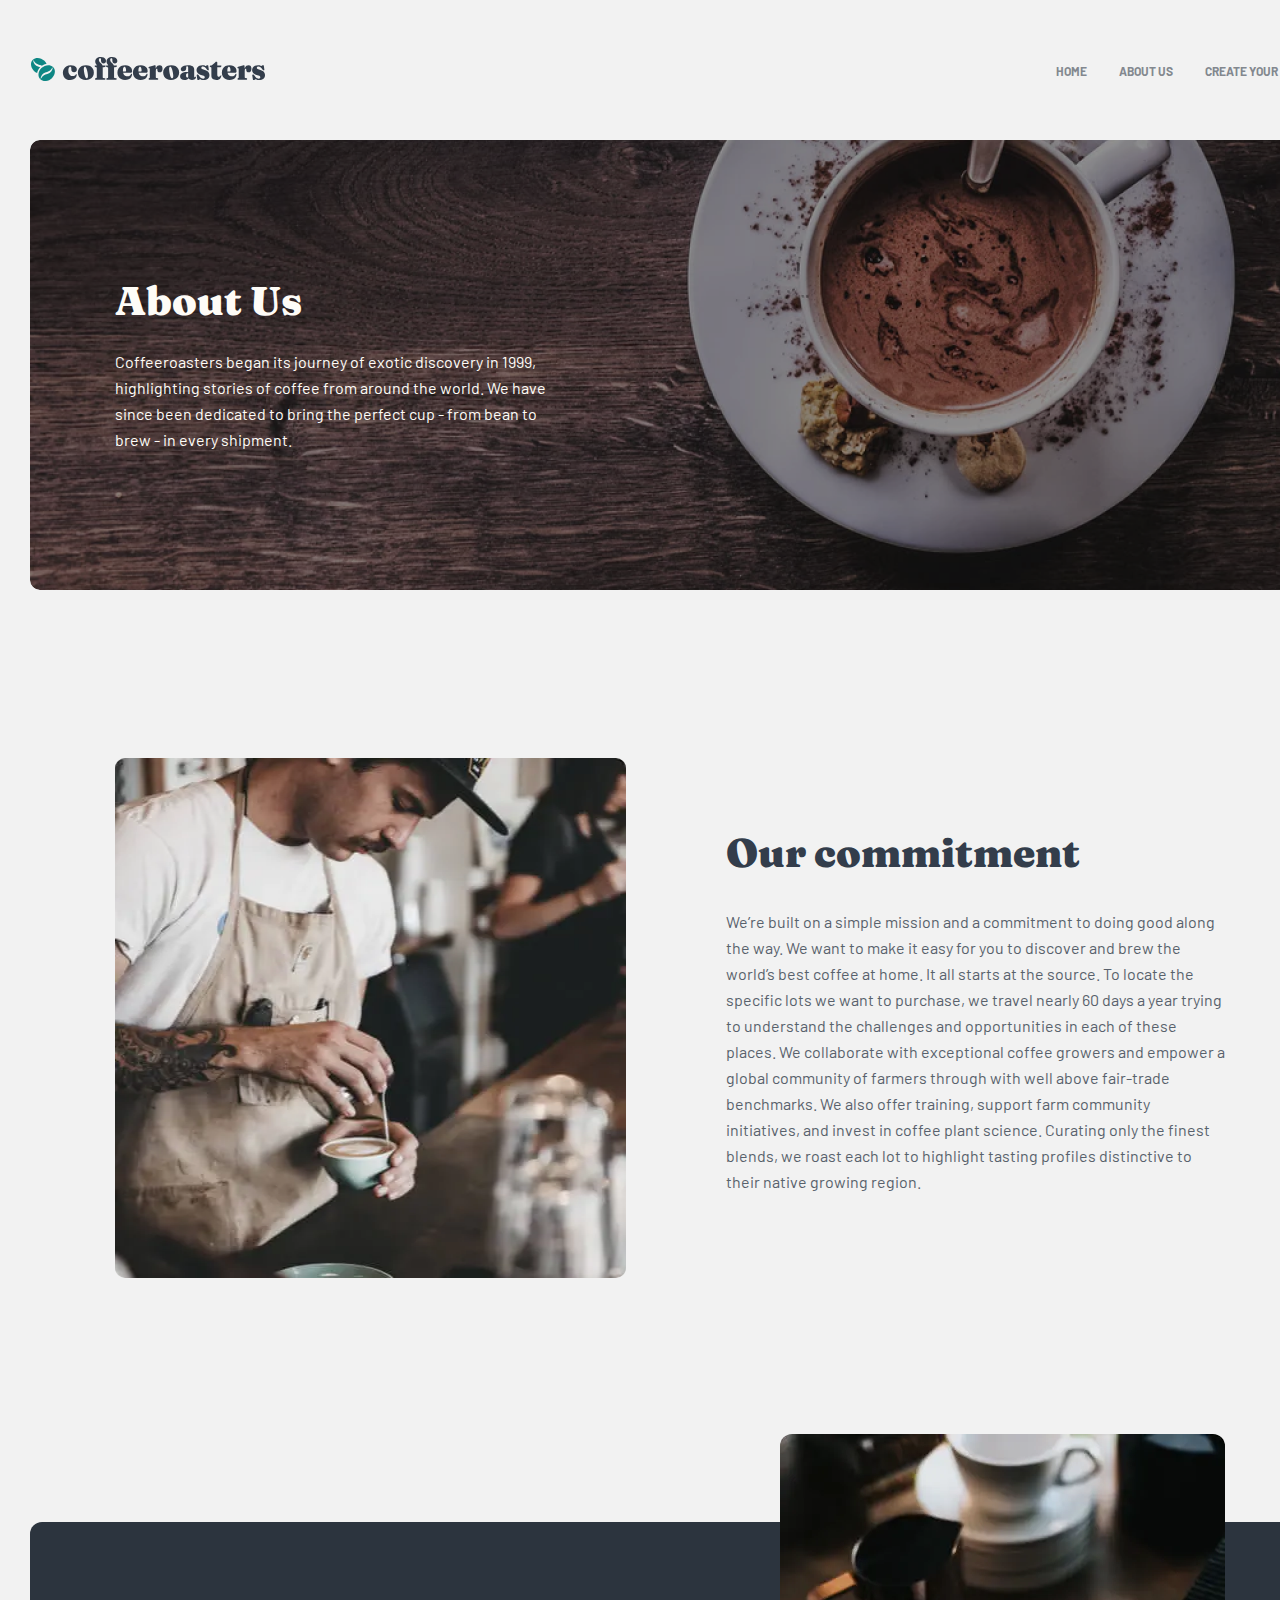
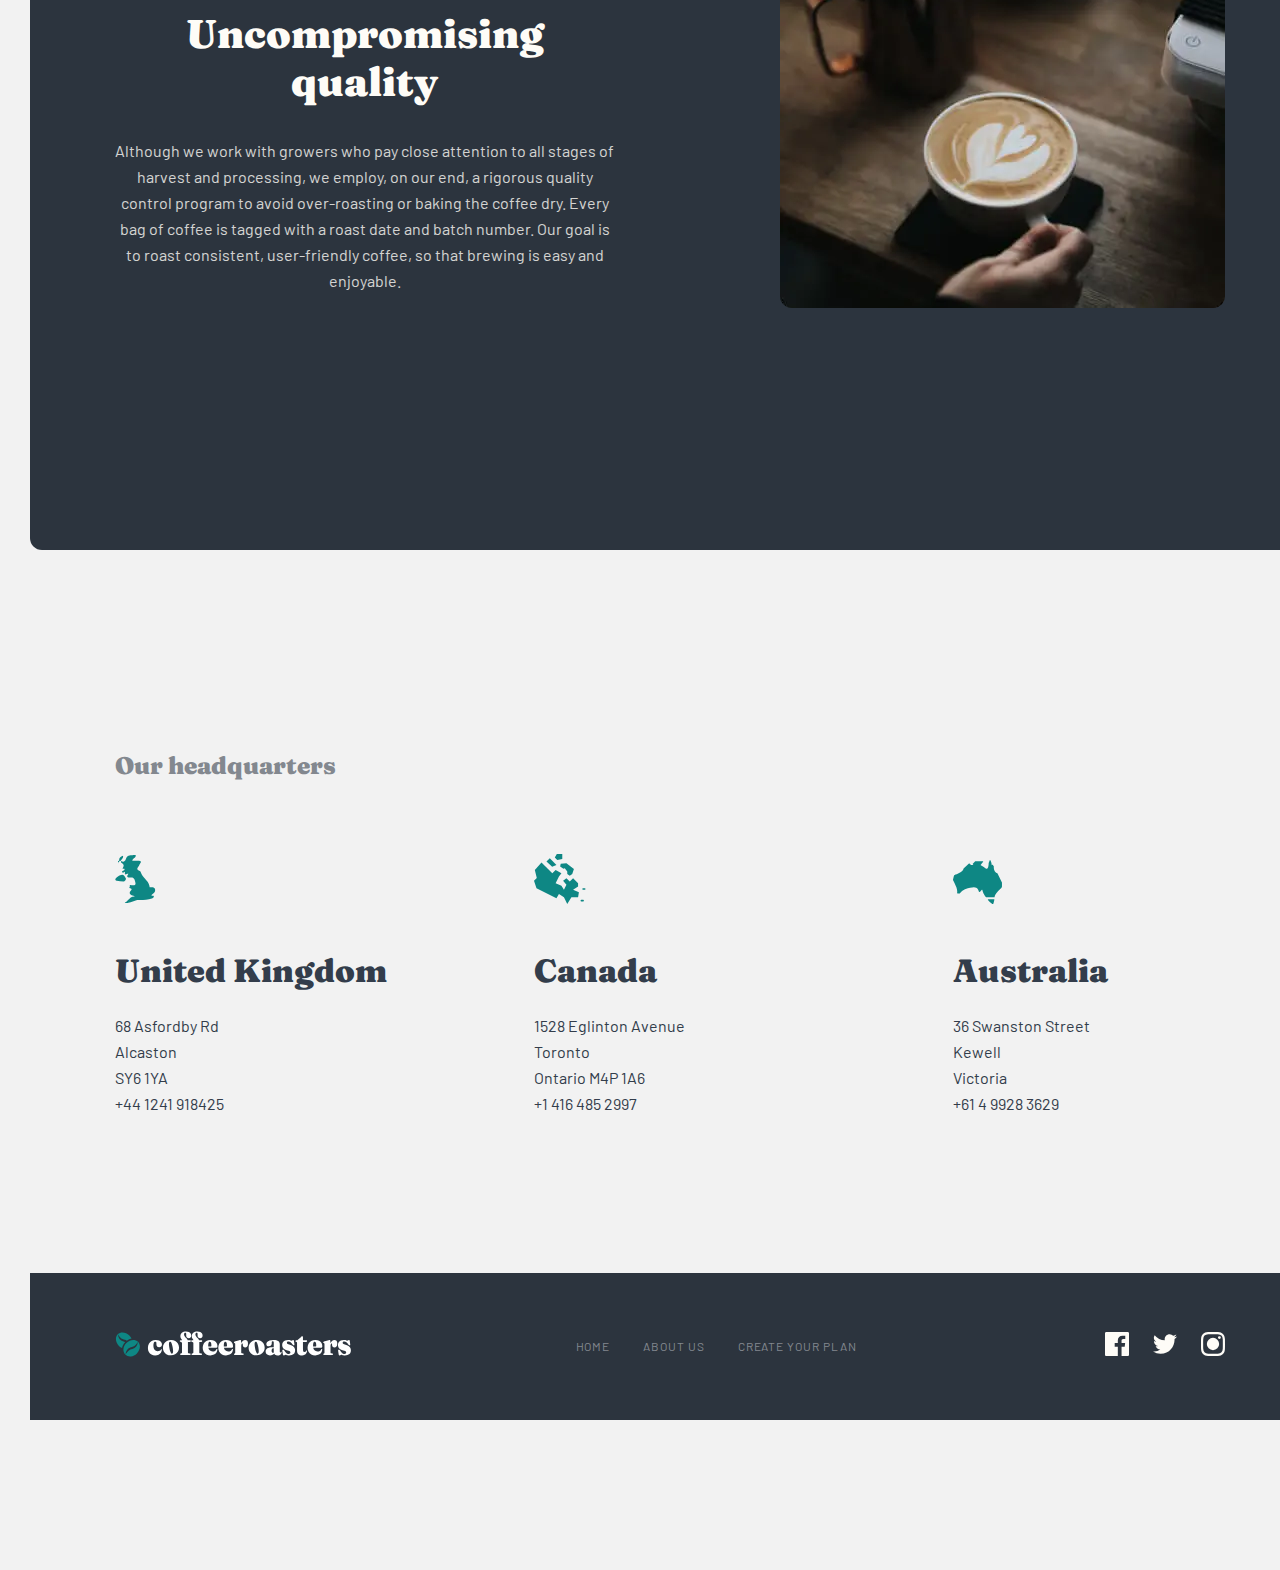
==== commit 9256c57a: "Add webp images format to folders and all changes in this folder" ====
--- a/about.html
+++ b/about.html
@@ -11,7 +11,7 @@
 </head>
 <body>
   <!-- site header  -->
-   <header class="header">
+  <header class="header">
     <div class="container">
       <div class="header__inner">
         <a class="logo" href="./about.html">
@@ -32,7 +32,7 @@
           </ul>
         </nav>
 
-<img class="header__humb" src="./images/humb.png" alt="humburg image" width="20" height="20">
+        <img class="header__humb" src="./images/humb.png" alt="humburg image" width="20" height="20">
       </div>
     </div>
   </header>
@@ -40,7 +40,7 @@
   <!-- site main  -->
   <main>
     <!-- about section -->
-     <section class="about">
+    <section class="about">
       <div class="container">
         <div class="about__inner">
           <div class="about__info">
@@ -52,11 +52,49 @@
     </section>
 
     <!-- commitment section  -->
-     <section class="commitment">
+    <section class="commitment">
       <div class="container">
         <div class="commitment__inner">
-          <img class="commitment__img" src="./images/commitment.png"
-          alt="boy with black cap is preparing a coffee" width="445" height="520" srcset="./images/commitment.png 1x, ./images/commitment@2x.png 2x">
+          <div class="commitment__img-box">
+            <picture>
+
+              <!-- WebP images -->
+
+              <source type="image/webp"
+              media="(max-width: 660px)"
+              srcset="./images/commitment-mobile.webp 1x, ./images/commitment-mobile@2x.webp 2x"
+              >
+
+              <source type="image/webp"
+              media="(max-width: 992px)"
+              srcset="./images/commitment-tablet.webp 1x, ./images/commitment-tablet@2x.webp 2x"
+              >
+
+              <source type="image/webp"
+              srcset="./images/commitment.webp 1x, ./images/commitment@2x.webp 2x"
+              >
+
+              <!-- JPG default images -->
+
+              <source
+              media="(max-width: 660px)"
+              srcset="./images/commitment-mobile.jpg 1x,
+              ./images/commitment-mobile@2x.jpg 2x"
+              >
+
+              <source
+              media="(max-width: 992px)"
+              srcset="./images/commitment-tablet.jpg 1x,
+              ./images/commitment-tablet@2x.jpg 2x"
+              >
+
+              <img class="commitment__img" src="./images/commitment.jpg"
+              srcset="./images/commitment.jpg 1x , ./images/commitment@2x.jpg 2x "
+              width="445" height="520"
+              alt="boy with black cap is preparing a coffee">
+
+            </picture>
+          </div>
           <div class="commitment__info">
             <h2 class="commitment__title">Our commitment</h2>
             <p class="commitment__text">We’re built on a simple mission and a commitment to doing good along the way. We want to make it easy for you to discover and brew the world’s best coffee at home. It all starts at the source. To locate the specific lots we want to purchase, we travel nearly 60 days a year trying to understand the challenges and opportunities in each of these places. We collaborate with exceptional coffee growers and empower a global community of farmers through with well above fair-trade benchmarks. We also offer training, support farm community initiatives, and invest in coffee plant science. Curating only the finest blends, we roast each lot to highlight tasting profiles distinctive to their native growing region.</p>
@@ -66,21 +104,56 @@
     </section>
 
     <!-- quality section  -->
-     <!-- <section class="quality">
+    <section class="quality">
       <div class="container">
         <div class="quality__inner">
-          <img class="quality__img" src="./images/quality.png"
-          alt="coppuchino on the grey table with cup in the white plates near gold teapot" width="445" height="474" srcset="./images/quality.png 1x, ./images/quality@2x.png 2x">
+
           <div class="quality__info">
             <h2 class="quality__title">Uncompromising quality</h2>
             <p class="quality__text">Although we work with growers who pay close attention to all stages of harvest and processing, we employ, on our end, a rigorous quality control program to avoid over-roasting or baking the coffee dry. Every bag of coffee is tagged with a roast date and batch number. Our goal is to roast consistent, user-friendly coffee, so that brewing is easy and enjoyable.</p>
           </div>
-        </div>
-      </div>
-    </section> -->
+
+          <picture>
+
+            <!-- WebP images -->
+
+            <source type="image/webp"
+            media="(max-width: 660px)"
+            srcset="./images/quality-mobile.webp 1x, ./images/quality-mobile@2x.webp 2x"
+            >
+
+            <source type="image/webp"
+            media="(max-width: 992px)"
+            srcset="./images/quality-tablet.webp 1x, ./images/quality-tablet@2x.webp 2x"
+            >
+
+            <source type="image/webp"
+            srcset="./images/quality.webp 1x, ./images/quality@2x.webp 2x">
+
+            <!-- JPG default images -->
+
+            <source
+            media="(max-width: 660px)"
+            srcset="./images/quality-mobile.jpg 1x, ./images/quality-mobile@2x.jpg 2x"
+            >
+
+            <source
+            media="(max-width: 992px)"
+            srcset="./images/quality-tablet.jpg 1x, ./images/quality-tablet@2x.jpg 2x"
+            >
+
+            <img class="quality__img" src="./images/quality.jpg"
+            alt="coppuchino on the grey table with cup in the white plates near gold teapot"
+            width="445" height="474"
+            srcset="./images/quality.jpg 1x, ./images/quality@2x.jpg 2x">
+
+          </picture>
+        </div>
+      </div>
+    </section>
 
     <!-- headquarters section  -->
- <section class="headquarters">
+    <section class="headquarters">
       <div class="container">
         <div class="headquarters__inner">
           <h2 class="headquarters__title">Our headquarters</h2>
@@ -158,7 +231,7 @@
   </main>
 
   <!-- site footer  -->
-   <footer class="footer">
+  <footer class="footer">
     <div class="container">
       <div class="footer__inner">
         <a href="./index.html" class="footer__logo-link">
--- a/css/main.min.css
+++ b/css/main.min.css
@@ -1,2 +1,2 @@
-/*! normalize.css v8.0.1 | MIT License | github.com/necolas/normalize.css */html{line-height:1.15;-webkit-text-size-adjust:100%}body{margin:0}main{display:block}h1{font-size:2em;margin:0.67em 0}hr{-webkit-box-sizing:content-box;box-sizing:content-box;height:0;overflow:visible}pre{font-family:monospace, monospace;font-size:1em}a{background-color:transparent}abbr[title]{border-bottom:none;text-decoration:underline;-webkit-text-decoration:underline dotted;text-decoration:underline dotted}b,strong{font-weight:bolder}code,kbd,samp{font-family:monospace, monospace;font-size:1em}small{font-size:80%}sub,sup{font-size:75%;line-height:0;position:relative;vertical-align:baseline}sub{bottom:-0.25em}sup{top:-0.5em}img{border-style:none}button,input,optgroup,select,textarea{font-family:inherit;font-size:100%;line-height:1.15;margin:0}button,input{overflow:visible}button,select{text-transform:none}button,[type="button"],[type="reset"],[type="submit"]{-webkit-appearance:button}button::-moz-focus-inner,[type="button"]::-moz-focus-inner,[type="reset"]::-moz-focus-inner,[type="submit"]::-moz-focus-inner{border-style:none;padding:0}button:-moz-focusring,[type="button"]:-moz-focusring,[type="reset"]:-moz-focusring,[type="submit"]:-moz-focusring{outline:1px dotted ButtonText}fieldset{padding:0.35em 0.75em 0.625em}legend{-webkit-box-sizing:border-box;box-sizing:border-box;color:inherit;display:table;max-width:100%;padding:0;white-space:normal}progress{vertical-align:baseline}textarea{overflow:auto}[type="checkbox"],[type="radio"]{-webkit-box-sizing:border-box;box-sizing:border-box;padding:0}[type="number"]::-webkit-inner-spin-button,[type="number"]::-webkit-outer-spin-button{height:auto}[type="search"]{-webkit-appearance:textfield;outline-offset:-2px}[type="search"]::-webkit-search-decoration{-webkit-appearance:none}::-webkit-file-upload-button{-webkit-appearance:button;font:inherit}details{display:block}summary{display:list-item}template{display:none}[hidden]{display:none}@font-face{src:url("../fonts/fraunces-v10-latin-700.woff2") format("woff2"),url("../fonts/fraunces-v10-latin-700.woff") format("woff");font-family:'Fraunces';font-style:normal;font-weight:700;font-display:swap}@font-face{src:url("../fonts/fraunces-v10-latin-900.woff2") format("woff2"),url("../fonts/fraunces-v10-latin-900.woff") format("woff");font-family:'Fraunces';font-style:normal;font-weight:900;font-display:swap}@font-face{src:url("../fonts/Barlow-Regular.woff2") format("woff2"),url("./fonts/Barlow-Regular.woff") format("woff");font-family:'Barlow';font-weight:normal;font-style:normal;font-display:swap}@font-face{src:url("../fonts/Barlow-Bold.woff2") format("woff2"),url("../fonts/Barlow-Bold.woff") format("woff");font-family:'Barlow';font-weight:bold;font-style:normal;font-display:swap}html{-webkit-box-sizing:border-box;box-sizing:border-box}h1,h2,h3,h4,h5,h6{margin:0}image{vertical-align:middle;-o-object-fit:cover;object-fit:cover}ul,ol{list-style:none;padding:0}a{text-decoration:none}body{margin:0;padding:0;font-family:'Barlow';background-color:#F2F2F2}.visually-hidden{position:absolute;width:1px;height:1px;margin:-1px;border:0;padding:0;clip:rect(0 0 0 0);overflow:hidden}.container{width:100%;max-width:1340px;padding-right:30px;padding-left:30px;margin-right:auto;margin-left:auto}.header{padding:45px 0}.header__inner{display:-webkit-box;display:-ms-flexbox;display:flex;-webkit-box-pack:justify;-ms-flex-pack:justify;justify-content:space-between;-webkit-box-align:center;-ms-flex-align:center;align-items:center}.logo__img{width:236px;height:26px}.site-menu__list{display:-webkit-box;display:-ms-flexbox;display:flex;-webkit-box-align:center;-ms-flex-align:center;align-items:center}.site-menu__link{font-weight:bold;font-size:12px;line-height:15px;text-transform:uppercase;color:#83888F;margin-left:32px}.site-menu__link:hover{color:#333D4B}.site-menu__link:active{color:#333D4B}.header__humb{display:none}@media only screen and (max-width: 600px){.logo__img{width:210px;height:22px}.site-menu__link{font-size:11px}}@media only screen and (max-width: 551px){.site-menu{display:none}.header__humb{display:block}}@media only screen and (max-width: 426px){.logo__img{width:180px;height:19px}.header__humb{width:16px;height:13px}}@media only screen and (max-width: 391px){.logo__img{width:140px;height:17px}.header__humb{width:16px;height:11px}}.hero{padding-bottom:167px}.hero__box{background-image:url("../images/bitmap-bg-img.png");background-repeat:no-repeat;background-size:cover;border-radius:10px;color:#FEFCF7;padding-top:116px;padding-bottom:116px;padding-left:85px}.hero__info{width:493px}.hero__title{font-family:"Fraunces";font-weight:900;font-size:72px;line-height:72px}.hero__text{width:445px;line-height:26px;opacity:0.8;margin-top:32px;margin-bottom:56px}.link{background:#0E8784;border-radius:6px;font-family:"Fraunces";font-weight:900;font-size:18px;line-height:25px;text-align:center;padding:15px 31px;color:#FEFCF7}.link:hover{background:#66D2CF}.link:active{background:#66D2CF}.service{margin-bottom:188px}.service__menu{width:1111px;position:relative;margin:0 auto;padding:50px 0}.service__menu::after{content:"";width:100%;height:196px;background:url("../images/our-collection.png");background-repeat:no-repeat;background-size:contain;opacity:0.5;top:0;left:0;bottom:0;right:0;position:absolute;z-index:-2}.service__menu::before{content:"";width:100%;height:130px;background:-webkit-gradient(linear, left top, left bottom, from(rgba(254,252,247,0.0001)), to(#FEFCF7));background:linear-gradient(180deg, rgba(254,252,247,0.0001) 0%, #FEFCF7 100%);position:absolute;top:0;left:0;bottom:0;right:0;z-index:-1}.service__list{display:-webkit-box;display:-ms-flexbox;display:flex;padding:0}.service__item{width:256px;-webkit-box-align:center;-ms-flex-align:center;align-items:center;margin-right:30px}.service__image{width:255px;height:193px;margin-bottom:71px}.service__title{position:relative;font-family:Fraunces;font-weight:900;font-size:24px;line-height:32px;text-align:center;color:#333D4B;margin-bottom:24px}.service__text{line-height:26px;text-align:center;color:#333D4B}.quality{padding-bottom:200px}.quality__box{width:1280px;height:577px;position:relative;padding-top:112px;background:#2C343E;border-radius:10px;color:#FFF}.quality__title{text-align:center;font-family:Fraunces;font-weight:900;font-size:40px;line-height:48px}.quality__text-box{width:540px;margin:0 auto}.quality__text{text-align:center;line-height:26px;opacity:0.8;margin-top:32px;margin-bottom:86px}.quality__list{display:-webkit-box;display:-ms-flexbox;display:flex;-webkit-box-align:center;-ms-flex-align:center;align-items:center;-webkit-box-pack:center;-ms-flex-pack:center;justify-content:center;position:absolute;bottom:-190px;z-index:1;margin:90px}.quality__item{text-align:center;width:350px;background:#0E8784;border-radius:8px}.quality__item+.quality__item{margin-left:30px}.quality__image{padding-top:71px}.img-quality{padding-top:83px;margin-bottom:11px}.quality__subtitle{font-family:Fraunces;font-weight:900;font-size:24px;line-height:32px;color:#fff;margin-top:56px;margin-bottom:24px}.quality__subtext{color:#FEFCF7;text-align:center;line-height:26px;padding-right:48px;padding-bottom:48px;padding-left:47px}.work-process{padding-bottom:200px}.work-process__title{font-family:Fraunces;font-weight:900;font-size:24px;line-height:32px;color:#83888F;margin-bottom:80px}.line{display:-webkit-box;display:-ms-flexbox;display:flex;-webkit-box-pack:justify;-ms-flex-pack:justify;justify-content:space-between;-webkit-box-align:center;-ms-flex-align:center;align-items:center;width:790px;height:1px;position:relative;z-index:2;margin-bottom:67px;padding:0}.line::before{content:"";width:760px;height:2px;background-color:#FDD6BA;position:absolute;top:0;left:0;right:0;bottom:0;margin:0 auto;z-index:-1}.line__circle{width:31px;height:31px;border:2px solid #0E8784;background-color:transparent;-webkit-box-sizing:border-box;box-sizing:border-box;border-radius:50px;padding:0}.work-process__info{width:1110px}.work-process__list{display:-webkit-box;display:-ms-flexbox;display:flex;margin-bottom:64px}.work-process__item{width:285px;color:#333D4B}.work-process__item+.work-process__item{margin-left:95px}.work-process__box{font-family:Fraunces;font-weight:900;font-size:72px;line-height:72px;color:#FDD6BA}.work-process__subtitle{font-family:Fraunces;font-weight:900;font-size:32px;line-height:36px;margin-top:38px;margin-bottom:42px}.work-process__subtext{line-height:26px}.work-process__link{background:#0E8784;border-radius:6px;font-family:"Fraunces";font-weight:900;font-size:18px;line-height:25px;text-align:center;padding:15px 31px;color:#FEFCF7}.work-process__link:hover{background:#66D2CF}.work-process__link:active{background:#66D2CF}.about{padding-bottom:168px}.about__inner{background-image:url("../images/about-bg.png");background-repeat:no-repeat;background-size:cover;border-radius:10px;padding:137px 85px}.about__info{width:445px}.about__title{font-family:Fraunces;font-weight:900;font-size:40px;line-height:48px;color:#FEFCF7;margin-bottom:24px}.about__text{line-height:26px;color:#FEFCF7}@media only screen and (max-width: 951px){.about__inner{background-image:url("../images/about-tabletbg.png");background-position:center right}}@media only screen and (max-width: 768px){.about__info{width:400px}.about__title{font-size:32px}}@media only screen and (max-width: 551px){.about__inner{padding-left:50px}.about__info{width:400px;margin:0 auto}}@media only screen and (max-width: 465px){.about__inner{padding-left:35px}.about__info{width:370px;margin:0 auto}}@media only screen and (max-width: 425px){.about__inner{padding-left:25px}.about__info{width:340px;margin:0 auto;text-align:center}}@media only screen and (max-width: 381px){.about__inner{padding-left:15px}.about__info{width:310px;margin:0 auto;padding-left:15px;text-align:center}.about__title{font-size:32px;margin-bottom:24px}}@media only screen and (max-width: 355px){.about__inner{padding-left:10px}.about__info{width:290px;margin:0 auto}}@media only screen and (max-width: 320px){.about__inner{padding-left:6px}.about__info{width:280px;margin:0 auto;text-align:center}.about__title{font-size:32px}}.commitment{padding-bottom:140px}.commitment__inner{width:100%;max-width:1110px;display:-webkit-box;display:-ms-flexbox;display:flex;-webkit-box-align:center;-ms-flex-align:center;align-items:center;margin:0 auto}.commitment__img{border-radius:10px}.commitment__info{margin-left:125px}.commitment__title{font-family:Fraunces;font-weight:900;font-size:40px;line-height:48px;color:#333D4B;margin-bottom:32px}.commitment__text{line-height:26px;color:#333D4B;mix-blend-mode:normal;opacity:0.8}@media only screen and (max-width: 1211px){.commitment__img{width:410px}.commitment__info{width:530px}}@media only screen and (max-width: 1211px){.commitment__inner{-webkit-box-align:center;-ms-flex-align:center;align-items:center}.commitment__img{width:410px;height:500px;vertical-align:middle}.commitment__info{width:530px}}@media only screen and (max-width: 901px){.commitment__img{width:340px;height:490px}.commitment__info{margin-left:85px}.commitment__title{font-size:34px}}@media only screen and (max-width: 806px){.commitment__inner{-webkit-box-align:center;-ms-flex-align:center;align-items:center}.commitment__img{width:310px;height:490px}.commitment__info{width:370px;margin-left:65px}.commitment__title{font-size:32px}.commitment__text{width:350px}}@media only screen and (max-width: 770px){.commitment__img{width:281px;height:470px}.commitment__info{width:339px;margin-left:69px}}@media only screen and (max-width: 686px){.commitment__img{width:261px;height:470px}.commitment__info{width:310px;margin-left:50px;padding-right:10px}}@media only screen and (max-width: 651px){.commitment__inner{-webkit-box-orient:vertical;-webkit-box-direction:normal;-ms-flex-direction:column;flex-direction:column}.commitment__img{width:390px;height:470px;margin-bottom:48px}.commitment__info{text-align:center;width:390px}}@media only screen and (max-width: 426px){.commitment__inner{-webkit-box-orient:vertical;-webkit-box-direction:normal;-ms-flex-direction:column;flex-direction:column}.commitment__img{width:327px;height:400px;margin-bottom:48px}.commitment__info{width:327px;text-align:center;margin-left:0}}.quality__inner{position:relative;display:-webkit-box;display:-ms-flexbox;display:flex;-webkit-box-pack:justify;-ms-flex-pack:justify;justify-content:space-between;background-image:url("../images/Bitmap.png");background-repeat:no-repeat;background-size:cover;border-radius:12px;-webkit-box-align:center;-ms-flex-align:center;align-items:center;margin:0 auto;padding:88px 85px 170px}.quality__img{position:absolute;top:-76px;right:85px;border-radius:10px}.quality__info{width:540px;margin-right:125px}.quality__title{font-family:Fraunces;font-weight:900;font-size:40px;line-height:48px;color:#FEFCF7;margin-bottom:32px}.quality__text{line-height:26px;color:#FEFCF7;opacity:0.8}@media only screen and (max-width: 1210px){.questions__info{width:420px;margin-right:100px}.quality__title{font-size:32px}}@media only screen and (max-width: 1210px){.quality__info{width:420px;margin-right:100px}.quality__title{font-size:30px}}@media only screen and (max-width: 1085px){.quality__inner{padding-bottom:36px}.quality__info{width:400px;margin-right:100px}}@media only screen and (max-width: 1045px){.quality__inner{padding-bottom:0px}.quality__img{width:380px}.quality__info{width:400px}.quality__title{font-size:32px}}@media only screen and (max-width: 980px){.quality{padding-top:140px}.quality__inner{-webkit-box-orient:vertical;-webkit-box-direction:normal;-ms-flex-direction:column;flex-direction:column;padding-bottom:0px}.quality__img{position:absolute;width:743px;top:-155px;margin:0 auto}.quality__info{width:740px;margin:0 auto;margin-top:300px;text-align:center}}@media only screen and (max-width: 900px){.quality{padding-top:140px}.quality__inner{-webkit-box-orient:vertical;-webkit-box-direction:normal;-ms-flex-direction:column;flex-direction:column;padding-bottom:0px}.quality__img{position:absolute;width:743px;top:-155px;left:60px;margin:0 auto}.quality__info{width:800px;margin:0 auto;margin-top:300px;text-align:center}}@media only screen and (max-width: 865px){.quality{padding-top:140px}.quality__inner{-webkit-box-orient:vertical;-webkit-box-direction:normal;-ms-flex-direction:column;flex-direction:column;padding-bottom:0px}.quality__img{position:absolute;width:743px;top:-155px;right:85px;margin:0 auto}.quality__info{width:700px;margin:0 auto;margin-top:300px;text-align:center}}@media only screen and (max-width: 769px){.quality__inner{-webkit-box-orient:vertical;-webkit-box-direction:normal;-ms-flex-direction:column;flex-direction:column;padding-bottom:0px}.quality__img{position:absolute;width:543px;top:-135px;margin-bottom:64px}.quality__info{width:540px;margin:0 auto;margin-top:335px;text-align:center}.quality__title{font-size:32px}}@media only screen and (max-width: 721px){.quality__inner{-webkit-box-orient:vertical;-webkit-box-direction:normal;-ms-flex-direction:column;flex-direction:column;padding-bottom:0px}.quality__img{position:absolute;width:543px;top:-155px;margin-bottom:64px}.quality__info{width:540px;margin:0 auto;margin-top:335px;text-align:center}.quality__title{font-size:32px}}@media only screen and (max-width: 370px){.quality__inner{padding-left:25px}.quality__img{position:absolute;width:279px;height:156px;top:-75px;left:30px;bottom:64px}.quality__info{width:280px;margin:0 auto;margin-top:64px;text-align:center}.quality__title{font-size:28px}}@media only screen and (max-width: 321px){.quality__inner{padding:0  24px}.qeuality__info{margin-top:105px}}.headquarters{padding-bottom:140px}.headquarters__inner{width:100%;max-width:1110px;margin:0 auto}.headquarters__title{font-family:Fraunces;font-weight:900;font-size:24px;line-height:32px;color:#83888F;margin-bottom:72px}.headquarters__list{display:-webkit-box;display:-ms-flexbox;display:flex;-webkit-box-align:end;-ms-flex-align:end;align-items:flex-end;-webkit-box-pack:justify;-ms-flex-pack:justify;justify-content:space-between}.headquarters__item{width:272px}.headquarters__item--active{margin:0 95px}.headquarters__subtitle{font-family:Fraunces;font-weight:900;font-size:32px;line-height:36px;color:#333D4B;margin-top:46px;margin-bottom:24px}.headquarters__sublink{line-height:26px;color:#333D4B}@media only screen and (max-width: 1001px){.headquarters__subtitle{font-size:24px}}@media only screen and (max-width: 801px){.headquarters__item--active{margin:0 15px}}@media only screen and (max-width: 641px){.headquarters__subtitle{font-size:20px}}@media only screen and (max-width: 551px){.headquarters{padding-bottom:70px}.headquarters__title{text-align:center}.headquarters__list{display:-webkit-box;display:-ms-flexbox;display:flex;-webkit-box-orient:vertical;-webkit-box-direction:normal;-ms-flex-direction:column;flex-direction:column;-webkit-box-align:center;-ms-flex-align:center;align-items:center;-webkit-box-pack:center;-ms-flex-pack:center;justify-content:center}.headquarters__item{text-align:center;margin-bottom:80px}.headquarters__subtitle{font-size:28px}}.plan{padding-bottom:155px}.plan__inner{background-image:url("../images/plan-bg.png");background-repeat:no-repeat;background-size:cover;border-radius:10px;padding:137px 85px}.plan__info{width:445px}.plan__title{font-family:Fraunces;font-weight:900;font-size:72px;line-height:72px;color:#FEFCF7}.plan__text{line-height:26px;color:#FEFCF7;opacity:0.8}.selection{padding-bottom:168px}.selection__info{background-image:url("../images/selection-bg.png");padding:100px 85px}.line{display:-webkit-box;display:-ms-flexbox;display:flex;-webkit-box-pack:justify;-ms-flex-pack:justify;justify-content:space-between;-webkit-box-align:center;-ms-flex-align:center;align-items:center;width:790px;height:1px;position:relative;z-index:2;margin-bottom:67px;padding:0}.line::before{content:"";width:760px;height:2px;background-color:#FDD6BA;position:absolute;top:0;left:0;right:0;bottom:0;margin:0 auto;z-index:-1}.line__circle{width:31px;height:31px;border:2px solid #0E8784;background-color:transparent;-webkit-box-sizing:border-box;box-sizing:border-box;border-radius:50px;padding:0}.selection__list{display:-webkit-box;display:-ms-flexbox;display:flex;margin-bottom:64px}.selection__item{width:285px;color:#333D4B}.selection__item+.selection__item{margin-left:95px}.selection__box{font-family:Fraunces;font-weight:900;font-size:72px;line-height:72px;color:#FDD6BA}.selection__subtitle{font-family:Fraunces;font-weight:900;font-size:32px;line-height:36px;margin-top:38px;margin-bottom:42px;color:#FEFCF7}.selection__subtext{line-height:26px;color:#FEFCF7}.order__inner{width:1110px;display:-webkit-box;display:-ms-flexbox;display:flex;-webkit-box-align:start;-ms-flex-align:start;align-items:flex-start;margin:0 auto;padding-bottom:168px}.pages-link{width:255px;margin-right:125px}.pages-link__list{list-style:none;padding:0}.pages-link__info{display:-webkit-box;display:-ms-flexbox;display:flex;-webkit-box-align:center;-ms-flex-align:center;align-items:center;text-decoration:none;padding:24px 0;border-bottom:1px solid #83888F}.active{padding-bottom:0;border-bottom:none}.pages-link__info--active{padding-top:0}.pages-link__number{font-family:Fraunces;font-weight:900;font-size:24px;line-height:32px;color:#83888F;margin-right:29px}.pages-link__number:hover{color:#0E8784}.pages-link__title{font-family:Fraunces;font-weight:900;font-size:24px;line-height:32px;color:#83888F}.pages-link__title--active{font-size:20px}.pages-link__title:hover{color:#333D4B}.order-form__info{display:-webkit-box;display:-ms-flexbox;display:flex;-webkit-box-align:center;-ms-flex-align:center;align-items:center;-webkit-box-pack:justify;-ms-flex-pack:justify;justify-content:space-between;padding-top:15px;margin-bottom:56px}.order-form__title{font-family:Fraunces;font-weight:900;font-size:40px;line-height:48px;color:#83888F}.coffee-types{display:-webkit-box;display:-ms-flexbox;display:flex;-webkit-box-align:center;-ms-flex-align:center;align-items:center;-webkit-box-pack:justify;-ms-flex-pack:justify;justify-content:space-between;margin-bottom:88px}.input{visibility:hidden}.input:checked ~ .input__info{background-color:#0E8784;color:#FFFFFF}.input__info{width:228px;background-color:#F4F1EB;border-radius:8px}.input:checked ~ .input__info>.input__title{color:#FFFFFF}.input:checked ~ .input__info>.input__text{color:#FFFFFF}.input__info:hover{background-color:#FDD6BA}.input__title{font-family:Fraunces;font-weight:900;font-size:24px;line-height:32px;color:#333D4B;margin-bottom:24px;padding:32px 28px 0}.input__text{line-height:26px;color:#333D4B;padding:0 28px 84px}.questions{display:-webkit-box;display:-ms-flexbox;display:flex;-webkit-box-orient:vertical;-webkit-box-direction:normal;-ms-flex-direction:column;flex-direction:column}.questions__info{display:-webkit-box;display:-ms-flexbox;display:flex;-webkit-box-align:center;-ms-flex-align:center;align-items:center;-webkit-box-pack:justify;-ms-flex-pack:justify;justify-content:space-between;margin-bottom:88px}.questions__title{font-family:Fraunces;font-weight:900;font-size:40px;line-height:48px;color:#83888F}.summary{width:730px;background-color:#2C343E;border-radius:10px;padding:47px 64px;margin-bottom:40px}.summary__title{line-height:26px;text-transform:uppercase;color:#FFFFFF;opacity:0.5}.summary__text{font-family:Fraunces;font-weight:900;font-size:24px;line-height:40px;color:#FFFFFF}.summary__color{color:#0E8784}.button{font-family:Fraunces;font-weight:900;font-size:18px;line-height:25px;text-align:center;background-color:#E2DEDB;border-color:transparent;color:#FEFCF7;border-radius:6px;padding:16px 36px;float:right}.button:hover{background:#66D2CF}.footer{padding-bottom:150px}.footer__inner{display:-webkit-box;display:-ms-flexbox;display:flex;-webkit-box-align:center;-ms-flex-align:center;align-items:center;-webkit-box-pack:justify;-ms-flex-pack:justify;justify-content:space-between;background-image:url("../images/footer-bg.png");background-repeat:no-repeat;background-size:cover;padding:47px 85px 49px}.footer__list{display:-webkit-box;display:-ms-flexbox;display:flex;-webkit-box-align:center;-ms-flex-align:center;align-items:center;-webkit-box-pack:justify;-ms-flex-pack:justify;justify-content:space-between}.footer__item+.footer__item{margin-left:33px}.footer__link{font-size:12px;line-height:15px;letter-spacing:0.923077px;text-transform:uppercase;color:#83888F}.footer__link:hover{color:#FEFCF7}.footer__link:active{color:#FEFCF7}.contact-info{display:-webkit-box;display:-ms-flexbox;display:flex;-webkit-box-align:center;-ms-flex-align:center;align-items:center}.contact-info__link{margin-left:24px}.contact-info__img{fill:#FEFCF7}.contact-info__img:hover{fill:#FDD6BA}.contact-info__img:active{fill:#FDD6BA}@media only screen and (max-width: 931px){.footer__logo-img{width:210px;height:22px}.footer__link{font-size:11px}}@media only screen and (max-width: 851px){.footer__inner{-webkit-box-orient:vertical;-webkit-box-direction:normal;-ms-flex-direction:column;flex-direction:column}.footer__logo-img{width:236px;height:26px;margin-bottom:34px}.footer__menu{text-align:center;margin-bottom:65px}.contact-info__link{margin-left:0}.contact-info__link+.contact-info__link{margin-left:24px}}@media only screen and (max-width: 440px){.footer__menu{margin-bottom:49px}.footer__list{-webkit-box-orient:vertical;-webkit-box-direction:normal;-ms-flex-direction:column;flex-direction:column}.footer__item+.footer__item{margin-top:24px;margin-left:0}}
+/*! normalize.css v8.0.1 | MIT License | github.com/necolas/normalize.css */html{line-height:1.15;-webkit-text-size-adjust:100%}body{margin:0}main{display:block}h1{font-size:2em;margin:0.67em 0}hr{-webkit-box-sizing:content-box;box-sizing:content-box;height:0;overflow:visible}pre{font-family:monospace, monospace;font-size:1em}a{background-color:transparent}abbr[title]{border-bottom:none;text-decoration:underline;-webkit-text-decoration:underline dotted;text-decoration:underline dotted}b,strong{font-weight:bolder}code,kbd,samp{font-family:monospace, monospace;font-size:1em}small{font-size:80%}sub,sup{font-size:75%;line-height:0;position:relative;vertical-align:baseline}sub{bottom:-0.25em}sup{top:-0.5em}img{border-style:none}button,input,optgroup,select,textarea{font-family:inherit;font-size:100%;line-height:1.15;margin:0}button,input{overflow:visible}button,select{text-transform:none}button,[type="button"],[type="reset"],[type="submit"]{-webkit-appearance:button}button::-moz-focus-inner,[type="button"]::-moz-focus-inner,[type="reset"]::-moz-focus-inner,[type="submit"]::-moz-focus-inner{border-style:none;padding:0}button:-moz-focusring,[type="button"]:-moz-focusring,[type="reset"]:-moz-focusring,[type="submit"]:-moz-focusring{outline:1px dotted ButtonText}fieldset{padding:0.35em 0.75em 0.625em}legend{-webkit-box-sizing:border-box;box-sizing:border-box;color:inherit;display:table;max-width:100%;padding:0;white-space:normal}progress{vertical-align:baseline}textarea{overflow:auto}[type="checkbox"],[type="radio"]{-webkit-box-sizing:border-box;box-sizing:border-box;padding:0}[type="number"]::-webkit-inner-spin-button,[type="number"]::-webkit-outer-spin-button{height:auto}[type="search"]{-webkit-appearance:textfield;outline-offset:-2px}[type="search"]::-webkit-search-decoration{-webkit-appearance:none}::-webkit-file-upload-button{-webkit-appearance:button;font:inherit}details{display:block}summary{display:list-item}template{display:none}[hidden]{display:none}@font-face{src:url("../fonts/fraunces-v10-latin-700.woff2") format("woff2"),url("../fonts/fraunces-v10-latin-700.woff") format("woff");font-family:'Fraunces';font-style:normal;font-weight:700;font-display:swap}@font-face{src:url("../fonts/fraunces-v10-latin-900.woff2") format("woff2"),url("../fonts/fraunces-v10-latin-900.woff") format("woff");font-family:'Fraunces';font-style:normal;font-weight:900;font-display:swap}@font-face{src:url("../fonts/Barlow-Regular.woff2") format("woff2"),url("./fonts/Barlow-Regular.woff") format("woff");font-family:'Barlow';font-weight:normal;font-style:normal;font-display:swap}@font-face{src:url("../fonts/Barlow-Bold.woff2") format("woff2"),url("../fonts/Barlow-Bold.woff") format("woff");font-family:'Barlow';font-weight:bold;font-style:normal;font-display:swap}html{-webkit-box-sizing:border-box;box-sizing:border-box}h1,h2,h3,h4,h5,h6{margin:0}image{vertical-align:middle;-o-object-fit:cover;object-fit:cover}ul,ol{list-style:none;padding:0}a{text-decoration:none}body{margin:0;padding:0;font-family:'Barlow';background-color:#F2F2F2}.visually-hidden{position:absolute;width:1px;height:1px;margin:-1px;border:0;padding:0;clip:rect(0 0 0 0);overflow:hidden}.container{width:100%;max-width:1340px;padding-right:30px;padding-left:30px;margin-right:auto;margin-left:auto}.header{padding:45px 0}.header__inner{display:-webkit-box;display:-ms-flexbox;display:flex;-webkit-box-pack:justify;-ms-flex-pack:justify;justify-content:space-between;-webkit-box-align:center;-ms-flex-align:center;align-items:center}.logo__img{width:236px;height:26px}.site-menu__list{display:-webkit-box;display:-ms-flexbox;display:flex;-webkit-box-align:center;-ms-flex-align:center;align-items:center}.site-menu__link{font-weight:bold;font-size:12px;line-height:15px;text-transform:uppercase;color:#83888F;margin-left:32px}.site-menu__link:hover{color:#333D4B}.site-menu__link:active{color:#333D4B}.header__humb{display:none}@media only screen and (max-width: 992px){.header{padding:40px 0 53px}}@media only screen and (max-width: 560px){.header{padding:32px 0 40px}.site-menu{display:none}.header__humb{display:block}}.hero{padding-bottom:167px}.hero__box{background-image:url("../images/bitmap-bg-img.png");background-repeat:no-repeat;background-size:cover;border-radius:10px;color:#FEFCF7;padding-top:116px;padding-bottom:116px;padding-left:85px}.hero__info{width:493px}.hero__title{font-family:"Fraunces";font-weight:900;font-size:72px;line-height:72px}.hero__text{width:445px;line-height:26px;opacity:0.8;margin-top:32px;margin-bottom:56px}.link{background:#0E8784;border-radius:6px;font-family:"Fraunces";font-weight:900;font-size:18px;line-height:25px;text-align:center;padding:15px 31px;color:#FEFCF7}.link:hover{background:#66D2CF}.link:active{background:#66D2CF}.service{margin-bottom:188px}.service__menu{width:1111px;position:relative;margin:0 auto;padding:50px 0}.service__menu::after{content:"";width:100%;height:196px;background:url("../images/our-collection.png");background-repeat:no-repeat;background-size:contain;opacity:0.5;top:0;left:0;bottom:0;right:0;position:absolute;z-index:-2}.service__menu::before{content:"";width:100%;height:130px;background:-webkit-gradient(linear, left top, left bottom, from(rgba(254,252,247,0.0001)), to(#FEFCF7));background:linear-gradient(180deg, rgba(254,252,247,0.0001) 0%, #FEFCF7 100%);position:absolute;top:0;left:0;bottom:0;right:0;z-index:-1}.service__list{display:-webkit-box;display:-ms-flexbox;display:flex;padding:0}.service__item{width:256px;-webkit-box-align:center;-ms-flex-align:center;align-items:center;margin-right:30px}.service__image{width:255px;height:193px;margin-bottom:71px}.service__title{position:relative;font-family:Fraunces;font-weight:900;font-size:24px;line-height:32px;text-align:center;color:#333D4B;margin-bottom:24px}.service__text{line-height:26px;text-align:center;color:#333D4B}.quality{padding-bottom:200px}.quality__box{width:1280px;height:577px;position:relative;padding-top:112px;background:#2C343E;border-radius:10px;color:#FFF}.quality__title{text-align:center;font-family:Fraunces;font-weight:900;font-size:40px;line-height:48px}.quality__text-box{width:540px;margin:0 auto}.quality__text{text-align:center;line-height:26px;opacity:0.8;margin-top:32px;margin-bottom:86px}.quality__list{display:-webkit-box;display:-ms-flexbox;display:flex;-webkit-box-align:center;-ms-flex-align:center;align-items:center;-webkit-box-pack:center;-ms-flex-pack:center;justify-content:center;position:absolute;bottom:-190px;z-index:1;margin:90px}.quality__item{text-align:center;width:350px;background:#0E8784;border-radius:8px}.quality__item+.quality__item{margin-left:30px}.quality__image{padding-top:71px}.img-quality{padding-top:83px;margin-bottom:11px}.quality__subtitle{font-family:Fraunces;font-weight:900;font-size:24px;line-height:32px;color:#fff;margin-top:56px;margin-bottom:24px}.quality__subtext{color:#FEFCF7;text-align:center;line-height:26px;padding-right:48px;padding-bottom:48px;padding-left:47px}.work-process{padding-bottom:200px}.work-process__title{font-family:Fraunces;font-weight:900;font-size:24px;line-height:32px;color:#83888F;margin-bottom:80px}.line{display:-webkit-box;display:-ms-flexbox;display:flex;-webkit-box-pack:justify;-ms-flex-pack:justify;justify-content:space-between;-webkit-box-align:center;-ms-flex-align:center;align-items:center;width:790px;height:1px;position:relative;z-index:2;margin-bottom:67px;padding:0}.line::before{content:"";width:760px;height:2px;background-color:#FDD6BA;position:absolute;top:0;left:0;right:0;bottom:0;margin:0 auto;z-index:-1}.line__circle{width:31px;height:31px;border:2px solid #0E8784;background-color:transparent;-webkit-box-sizing:border-box;box-sizing:border-box;border-radius:50px;padding:0}.work-process__info{width:1110px}.work-process__list{display:-webkit-box;display:-ms-flexbox;display:flex;margin-bottom:64px}.work-process__item{width:285px;color:#333D4B}.work-process__item+.work-process__item{margin-left:95px}.work-process__box{font-family:Fraunces;font-weight:900;font-size:72px;line-height:72px;color:#FDD6BA}.work-process__subtitle{font-family:Fraunces;font-weight:900;font-size:32px;line-height:36px;margin-top:38px;margin-bottom:42px}.work-process__subtext{line-height:26px}.work-process__link{background:#0E8784;border-radius:6px;font-family:"Fraunces";font-weight:900;font-size:18px;line-height:25px;text-align:center;padding:15px 31px;color:#FEFCF7}.work-process__link:hover{background:#66D2CF}.work-process__link:active{background:#66D2CF}.about__inner{background-image:url("../images/about-bg.png");background-repeat:no-repeat;background-size:cover;background-position:center right;border-radius:10px;padding:137px 85px;margin-bottom:168px}.about__info{width:445px}.about__title{font-family:Fraunces;font-weight:900;font-size:40px;line-height:48px;color:#FEFCF7;margin-bottom:24px}.about__text{line-height:26px;color:#FEFCF7;margin:0}@media only screen and (max-width: 992px){.about__inner{background-image:url("../images/about-tablet-bg.jpg");padding:118px 58px}.about__title{font-size:32px;line-height:40px}.about__text{font-size:15px;line-height:25px;opacity:0.8}}@media only screen and (max-width: 560px){.about__inner{background-image:url("../images/about-mobile-bg.jpg");padding:111px 24px  87px}.about__info{width:100%;text-align:center}.about__title{font-size:28px;line-height:28px}.about__text{font-size:15px;line-height:25px;opacity:0.8}}.commitment{padding-bottom:240px}.commitment__inner{display:-webkit-box;display:-ms-flexbox;display:flex;-webkit-box-pack:justify;-ms-flex-pack:justify;justify-content:space-between;-webkit-box-align:center;-ms-flex-align:center;align-items:center;padding:0 85px}.commitment__img-box{width:46%}.commitment__img{width:100%;border-radius:10px}.commitment__info{width:45%}.commitment__title{font-family:"Fraunces";font-weight:900;font-size:40px;line-height:48px;color:#333D4B;margin-bottom:32px}.commitment__text{line-height:26px;color:#333D4B;mix-blend-mode:normal;opacity:0.8}@media only screen and (max-width: 992px){.commitment__inner{padding:0}.commitment__info{width:46%}.commitment__title{font-size:32px}.commitment__text{font-size:15px;line-height:25px}}@media only screen and (max-width: 660px){.commitment__inner{-webkit-box-orient:vertical;-webkit-box-direction:normal;-ms-flex-direction:column;flex-direction:column;text-align:center}.commitment__img-box{width:100%;margin-bottom:48px}.commitment__info{width:100%;text-align:center}}.quality__inner{position:relative;display:-webkit-box;display:-ms-flexbox;display:flex;-webkit-box-pack:justify;-ms-flex-pack:justify;justify-content:space-between;background-color:#2C343E;border-radius:12px;-webkit-box-align:center;-ms-flex-align:center;align-items:center;padding:88px 85px 170px}.quality__info{width:45%}.quality__title{font-family:"Fraunces";font-weight:900;font-size:40px;line-height:48px;color:#FEFCF7;margin:0;margin-bottom:32px}.quality__text{line-height:26px;color:#FEFCF7;opacity:0.8}.quality__img{position:absolute;top:-88px;right:85px;border-radius:12px}@media only screen and (max-width: 992px){.quality__inner{padding:224px 74px 67px}.quality__info{width:100%;text-align:center;padding-top:80px}.quality__img{width:70%;-o-object-fit:contain;object-fit:contain;border:12px;top:-160px;left:0;right:0;margin:0 auto}}@media only screen and (max-width: 660px){.quality__inner{padding:140px 74px 67px}}.headquarters{padding-bottom:140px}.headquarters__inner{width:100%;max-width:1110px;margin:0 auto}.headquarters__title{font-family:Fraunces;font-weight:900;font-size:24px;line-height:32px;color:#83888F;margin-bottom:72px}.headquarters__list{display:-webkit-box;display:-ms-flexbox;display:flex;-webkit-box-align:end;-ms-flex-align:end;align-items:flex-end;-webkit-box-pack:justify;-ms-flex-pack:justify;justify-content:space-between}.headquarters__item{width:272px}.headquarters__item--active{margin:0 95px}.headquarters__subtitle{font-family:Fraunces;font-weight:900;font-size:32px;line-height:36px;color:#333D4B;margin-top:46px;margin-bottom:24px}.headquarters__sublink{line-height:26px;color:#333D4B}@media only screen and (max-width: 1001px){.headquarters__subtitle{font-size:24px}}@media only screen and (max-width: 801px){.headquarters__item--active{margin:0 15px}}@media only screen and (max-width: 641px){.headquarters__subtitle{font-size:20px}}@media only screen and (max-width: 551px){.headquarters{padding-bottom:70px}.headquarters__title{text-align:center}.headquarters__list{display:-webkit-box;display:-ms-flexbox;display:flex;-webkit-box-orient:vertical;-webkit-box-direction:normal;-ms-flex-direction:column;flex-direction:column;-webkit-box-align:center;-ms-flex-align:center;align-items:center;-webkit-box-pack:center;-ms-flex-pack:center;justify-content:center}.headquarters__item{text-align:center;margin-bottom:80px}.headquarters__subtitle{font-size:28px}}.plan{padding-bottom:155px}.plan__inner{background-image:url("../images/plan-bg.png");background-repeat:no-repeat;background-size:cover;border-radius:10px;padding:137px 85px}.plan__info{width:445px}.plan__title{font-family:Fraunces;font-weight:900;font-size:72px;line-height:72px;color:#FEFCF7}.plan__text{line-height:26px;color:#FEFCF7;opacity:0.8}.selection{padding-bottom:168px}.selection__info{background-image:url("../images/selection-bg.png");padding:100px 85px}.line{display:-webkit-box;display:-ms-flexbox;display:flex;-webkit-box-pack:justify;-ms-flex-pack:justify;justify-content:space-between;-webkit-box-align:center;-ms-flex-align:center;align-items:center;width:790px;height:1px;position:relative;z-index:2;margin-bottom:67px;padding:0}.line::before{content:"";width:760px;height:2px;background-color:#FDD6BA;position:absolute;top:0;left:0;right:0;bottom:0;margin:0 auto;z-index:-1}.line__circle{width:31px;height:31px;border:2px solid #0E8784;background-color:transparent;-webkit-box-sizing:border-box;box-sizing:border-box;border-radius:50px;padding:0}.selection__list{display:-webkit-box;display:-ms-flexbox;display:flex;margin-bottom:64px}.selection__item{width:285px;color:#333D4B}.selection__item+.selection__item{margin-left:95px}.selection__box{font-family:Fraunces;font-weight:900;font-size:72px;line-height:72px;color:#FDD6BA}.selection__subtitle{font-family:Fraunces;font-weight:900;font-size:32px;line-height:36px;margin-top:38px;margin-bottom:42px;color:#FEFCF7}.selection__subtext{line-height:26px;color:#FEFCF7}.order__inner{width:1110px;display:-webkit-box;display:-ms-flexbox;display:flex;-webkit-box-align:start;-ms-flex-align:start;align-items:flex-start;margin:0 auto;padding-bottom:168px}.pages-link{width:255px;margin-right:125px}.pages-link__list{list-style:none;padding:0}.pages-link__info{display:-webkit-box;display:-ms-flexbox;display:flex;-webkit-box-align:center;-ms-flex-align:center;align-items:center;text-decoration:none;padding:24px 0;border-bottom:1px solid #83888F}.active{padding-bottom:0;border-bottom:none}.pages-link__info--active{padding-top:0}.pages-link__number{font-family:Fraunces;font-weight:900;font-size:24px;line-height:32px;color:#83888F;margin-right:29px}.pages-link__number:hover{color:#0E8784}.pages-link__title{font-family:Fraunces;font-weight:900;font-size:24px;line-height:32px;color:#83888F}.pages-link__title--active{font-size:20px}.pages-link__title:hover{color:#333D4B}.order-form__info{display:-webkit-box;display:-ms-flexbox;display:flex;-webkit-box-align:center;-ms-flex-align:center;align-items:center;-webkit-box-pack:justify;-ms-flex-pack:justify;justify-content:space-between;padding-top:15px;margin-bottom:56px}.order-form__title{font-family:Fraunces;font-weight:900;font-size:40px;line-height:48px;color:#83888F}.coffee-types{display:-webkit-box;display:-ms-flexbox;display:flex;-webkit-box-align:center;-ms-flex-align:center;align-items:center;-webkit-box-pack:justify;-ms-flex-pack:justify;justify-content:space-between;margin-bottom:88px}.input{visibility:hidden}.input:checked ~ .input__info{background-color:#0E8784;color:#FFFFFF}.input__info{width:228px;background-color:#F4F1EB;border-radius:8px}.input:checked ~ .input__info>.input__title{color:#FFFFFF}.input:checked ~ .input__info>.input__text{color:#FFFFFF}.input__info:hover{background-color:#FDD6BA}.input__title{font-family:Fraunces;font-weight:900;font-size:24px;line-height:32px;color:#333D4B;margin-bottom:24px;padding:32px 28px 0}.input__text{line-height:26px;color:#333D4B;padding:0 28px 84px}.questions{display:-webkit-box;display:-ms-flexbox;display:flex;-webkit-box-orient:vertical;-webkit-box-direction:normal;-ms-flex-direction:column;flex-direction:column}.questions__info{display:-webkit-box;display:-ms-flexbox;display:flex;-webkit-box-align:center;-ms-flex-align:center;align-items:center;-webkit-box-pack:justify;-ms-flex-pack:justify;justify-content:space-between;margin-bottom:88px}.questions__title{font-family:Fraunces;font-weight:900;font-size:40px;line-height:48px;color:#83888F}.summary{width:730px;background-color:#2C343E;border-radius:10px;padding:47px 64px;margin-bottom:40px}.summary__title{line-height:26px;text-transform:uppercase;color:#FFFFFF;opacity:0.5}.summary__text{font-family:Fraunces;font-weight:900;font-size:24px;line-height:40px;color:#FFFFFF}.summary__color{color:#0E8784}.button{font-family:Fraunces;font-weight:900;font-size:18px;line-height:25px;text-align:center;background-color:#E2DEDB;border-color:transparent;color:#FEFCF7;border-radius:6px;padding:16px 36px;float:right}.button:hover{background:#66D2CF}.footer{padding-bottom:150px}.footer__inner{display:-webkit-box;display:-ms-flexbox;display:flex;-webkit-box-align:center;-ms-flex-align:center;align-items:center;-webkit-box-pack:justify;-ms-flex-pack:justify;justify-content:space-between;background-image:url("../images/footer-bg.png");background-repeat:no-repeat;background-size:cover;padding:47px 85px 49px}.footer__list{display:-webkit-box;display:-ms-flexbox;display:flex;-webkit-box-align:center;-ms-flex-align:center;align-items:center;-webkit-box-pack:justify;-ms-flex-pack:justify;justify-content:space-between}.footer__item+.footer__item{margin-left:33px}.footer__link{font-size:12px;line-height:15px;letter-spacing:0.923077px;text-transform:uppercase;color:#83888F}.footer__link:hover{color:#FEFCF7}.footer__link:active{color:#FEFCF7}.contact-info{display:-webkit-box;display:-ms-flexbox;display:flex;-webkit-box-align:center;-ms-flex-align:center;align-items:center}.contact-info__link{margin-left:24px}.contact-info__img{fill:#FEFCF7}.contact-info__img:hover{fill:#FDD6BA}.contact-info__img:active{fill:#FDD6BA}@media only screen and (max-width: 931px){.footer__logo-img{width:210px;height:22px}.footer__link{font-size:11px}}@media only screen and (max-width: 851px){.footer__inner{-webkit-box-orient:vertical;-webkit-box-direction:normal;-ms-flex-direction:column;flex-direction:column}.footer__logo-img{width:236px;height:26px;margin-bottom:34px}.footer__menu{text-align:center;margin-bottom:65px}.contact-info__link{margin-left:0}.contact-info__link+.contact-info__link{margin-left:24px}}@media only screen and (max-width: 440px){.footer__menu{margin-bottom:49px}.footer__list{-webkit-box-orient:vertical;-webkit-box-direction:normal;-ms-flex-direction:column;flex-direction:column}.footer__item+.footer__item{margin-top:24px;margin-left:0}}
 /*# sourceMappingURL=main.min.css.map */